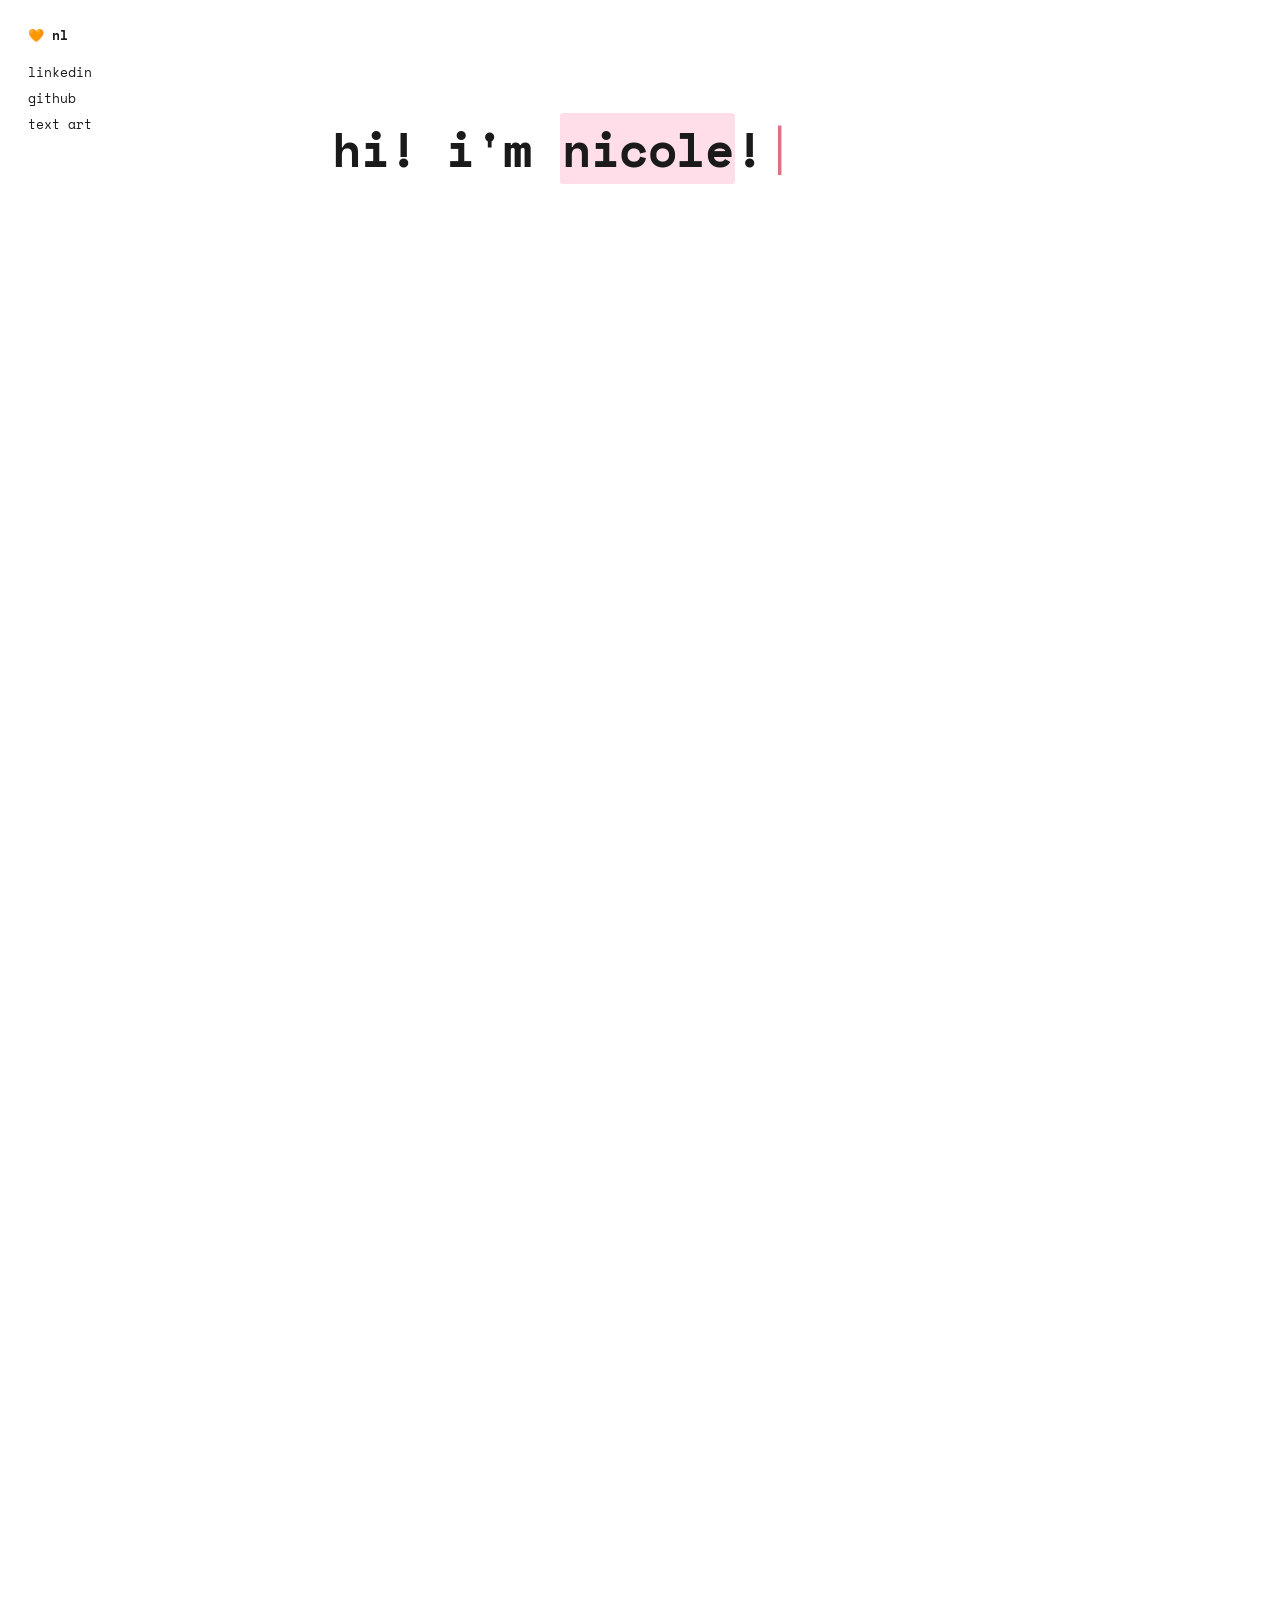
==== index.html @ e60e1571 "link and front page changes" ====
<!DOCTYPE html>
<html lang="en">
<head>
  <meta charset="UTF-8" />
  <meta name="viewport" content="width=device-width, initial-scale=1.0" />
  <title>nicole's portfolio</title>
  <link rel="icon" href="data:image/svg+xml,<svg xmlns='http://www.w3.org/2000/svg' viewBox='0 0 100 100'><text y='.9em' font-size='85'>🧡</text></svg>">
  <link rel="preconnect" href="https://fonts.googleapis.com" />
  <link rel="preconnect" href="https://fonts.gstatic.com" crossorigin />
  <link href="https://fonts.googleapis.com/css2?family=Space+Mono:ital,wght@0,400;0,700;1,400&display=swap" rel="stylesheet" />
  <link rel="stylesheet" href="style.css" />
</head>
<body>

  <!-- Top-left nav -->
  <nav class="side-nav">
    <div class="logo"><a href="index.html"><span>🧡 nl</span></a></div>
    <ul>
      <li><a href="https://www.linkedin.com/in/nicole-lu-/" target="_blank">linkedin</a></li>
      <li><a href="https://github.com/nxcole18" target="_blank">github</a></li>
      <li><a href="textart.html">text art</a></li>
    </ul>
  </nav>

  <!-- Hero Section -->
  <main class="hero">
    <h1 class="title" aria-label="hi! i'm nicole!">
      <span id="typewriter-text"></span><span class="cursor">|</span>
    </h1>


    <!-- Subtitle Sections -->
    <section class="currently fade-in">
      <p class="section-label">welcome to my page!</p>
      <ul>
        <li>🖥️ e-commerce merchandising and analytics @ oro eyewear</li>
        <li>🎨 launching an etsy store for my art</li>
        <li>🚀 building my personal portfolio</li>
      </ul>
    </section>

    <section class="inspired fade-in">
      <p class="section-label">passionate about:</p>
      <div class="tags">
        <span class="tag">solving problems</span>
        <span class="tag">playing piano</span>
        <span class="tag">creating</span>
        <span class="tag">sunsets</span>
        <span class="tag">tea lattes</span>
        <span class="tag">cats</span>
        <span class="tag">taking nice photos</span>
      </div>
    </section>

    <!--  <p class="outro fade-in"><strong>vibes lately:</strong></p>  -->
    <p class="deco fade-in">✨🌅🧡🫧🌤️☁⋆˚࿔</p>
  </main>

  <!-- Scattered Photos Elements -->
  <div class="photo-scatter fade-in" aria-hidden="true">

    <button class="scatter-photo" style="top: 160px; right: 340px; transform: rotate(3deg);"
      data-src="photos/photo1.jpg" data-name="photo1.jpg">
      <div class="photo-placeholder p1"></div>
      <span class="photo-label">photo1.jpg</span>
    </button>

    <button class="scatter-photo" style="top: 360px; left: 230px; transform: rotate(-4deg);"
      data-src="photos/photo2.jpg" data-name="photo2.jpg">
      <div class="photo-placeholder p2"></div>
      <span class="photo-label">photo2.jpg</span>
    </button>

    <button class="scatter-photo" style="top: 520px; left: 290px; transform: rotate(2deg);"
      data-src="photos/photo3.jpg" data-name="photo3.jpg">
      <div class="photo-placeholder p3"></div>
      <span class="photo-label">photo3.jpg</span>
    </button>

    <button class="scatter-photo" style="top: 460px; right: 240px; transform: rotate(-2deg);"
      data-src="photos/photo4.jpg" data-name="photo4.jpg">
      <div class="photo-placeholder p4"></div>
      <span class="photo-label">photo4.jpg</span>
    </button>

    <button class="scatter-photo" style="top: 380px; right: 160px; transform: rotate(5deg);"
      data-src="photos/photo5.jpg" data-name="photo5.jpg">
      <div class="photo-placeholder p5"></div>
      <span class="photo-label">photo5.jpg</span>
    </button>

  </div>
 
  <!-- Lightbox Photo Views -->
  <div class="lightbox" id="lightbox" role="dialog" aria-modal="true" aria-label="photo viewer">
    <button class="lightbox-close" id="lightbox-close" aria-label="close">✕</button>
    <div class="lightbox-inner">
      <div class="lightbox-frame">
        <img id="lightbox-img" src="" alt="" />
        <span class="lightbox-label" id="lightbox-label"></span>
      </div>
    </div>
  </div>

  <!-- Projects Section -->
  <section class="projects fade-in">
    <h2 class="projects-header">MY BUILDS 🛠️</h2>

    <a class="project-card" href="https://github.com/nxcole18/cocoa-delicacy" target="_blank">
      <div class="project-image alpha-bg"></div>
      <div class="project-info">
        <h3>cocoa delicacy <span class="arrow">↗</span></h3>
        <p class="project-tags">DATA VISUALIZATION •󠁏 JAVASCRIPT •󠁏 HTML/CSS </p>
        <p class="project-desc">description about my project here!</p>
        <p class="project-stat">💡 project stat</p>
        <!-- <span class="star">★</span> -->
      </div>
    </a>

    <a class="project-card" href="https://github.com/nxcole18/database-management-tool" target="_blank">
      <div class="project-image beta-bg"></div>
      <div class="project-info">
        <h3>database manager <span class="arrow">↗</span></h3>
        <p class="project-tags">RELATIONAL DATABASES 󠁯•󠁏 JAVA 󠁯•󠁏 SQL</p>
        <p class="project-desc">description about my project here!</p>
        <p class="project-stat">💡 project stat</p>
      </div>
    </a>

    <a class="project-card" href="https://nxcole18.github.io/" target="_blank">
      <div class="project-image gamma-bg"></div>
      <div class="project-info">
        <h3>personal website <span class="arrow">↗</span></h3>
        <p class="project-tags">WEB DEVELOPMENT 󠁯•󠁏 JAVASCRIPT 󠁯•󠁏 HTML/CSS</p>
        <p class="project-desc">description about my project here!</p>
        <p class="project-stat">💡 project stat</p>
      </div>
    </a>
  </section>

   <!-- Music Player -->
  <div class="music-player fade-in" id="music-player">
    <div class="music-track-info">
      <p class="music-title" id="music-title">Track title</p>
      <p class="music-artist" id="music-artist">Artist</p>
    </div>
    <div class="music-progress-bar">
      <div class="music-progress-fill" id="music-progress"></div>
    </div>
    <div class="music-controls">
      <button class="music-btn" id="music-prev" aria-label="previous track">&#9198;</button>
      <button class="music-btn music-btn-play" id="music-play" aria-label="play">&#9654;</button>
      <button class="music-btn" id="music-next" aria-label="next track">&#9197;</button>
    </div>
  </div>

  <audio id="audio-player"></audio>

  <script src="main.js"></script>
  <script src="photos.js"></script>
  <script src="music.js"></script>
</body>
</html>
---- style.css ----
/* ── Variables ─────────────────────────────────────────── */
:root {
  --bg: #ffffff;
  --text: #1a1a1a;
  --muted: #555;
  --pink: #f9c0cc;
  --pink-highlight: rgba(255, 182, 206, 0.45);
  --pink-dark: #e07083;
  --tag-bg: #fff;
  --tag-border: #ccc;
  --card-bg: #fafaf8;
  --card-border: #e8e5e0;
  --projects-bg: #ffffff;
  --font: 'Space Mono', 'Courier New', monospace;
}

/* ── Reset ─────────────────────────────────────────────── */
*, *::before, *::after { box-sizing: border-box; margin: 0; padding: 0; }

html { scroll-behavior: smooth; }

body {
  font-family: var(--font);
  background: var(--bg);
  color: var(--text);
  min-height: 100vh;
  font-size: 14px;
  line-height: 1.7;
}

/* ── Side Nav ──────────────────────────────────────────── */
.side-nav {
  position: fixed;
  top: 24px;
  left: 28px;
  z-index: 100;
  display: flex;
  flex-direction: column;
  gap: 10px;
}

.logo {
  font-size: 14px;
  font-weight: 700;
  color: var(--text);
  display: flex;
  align-items: center;
  gap: 5px;
  margin-bottom: 4px;
}

.side-nav ul {
  list-style: none;
  display: flex;
  flex-direction: column;
  gap: 2px;
}

.side-nav a {
  color: var(--text);
  text-decoration: none;
  font-size: 13px;
  position: relative;
  display: inline-block;
  transition: color 0.2s;
}

.side-nav a::after {
  content: '';
  position: absolute;
  bottom: -1px;
  left: 0;
  width: 0;
  height: 1px;
  background: var(--pink-dark);
  transition: width 0.25s ease;
}

.side-nav a:hover { color: var(--pink-dark); }
.side-nav a:hover::after { width: 100%; }

/* ── Hero ──────────────────────────────────────────────── */
.hero {
  max-width: 680px;
  margin: 0 auto;
  padding: 120px 32px 60px;
}

/* ── Typewriter Title ──────────────────────────────────── */
.title {
  font-size: clamp(2rem, 5vw, 3rem);
  font-weight: 700;
  line-height: 1.2;
  letter-spacing: -0.01em;
  margin-bottom: 40px;
  min-height: 1.3em;
}

.title .nicole-highlight {
  background: var(--pink-highlight);
  border-radius: 3px;
  padding: 0 2px;
}

.cursor {
  display: inline-block;
  color: var(--pink-dark);
  font-weight: 400;
  animation: blink 0.9s step-end infinite;
  margin-left: 1px;
}

.cursor.done {
  animation: none;
  opacity: 0;
}

@keyframes blink {
  0%, 100% { opacity: 1; }
  50%       { opacity: 0; }
}

/* ── Currently & Inspired By Sections ───────────────────────────────── */
.section-label {
  font-weight: 700;
  font-size: 13px;
  letter-spacing: 0.02em;
  margin-bottom: 10px;
  color: var(--text);
}

.currently {
  margin-bottom: 32px;
}

.currently ul {
  list-style: none;
  display: flex;
  flex-direction: column;
  gap: 6px;
}

.currently li {
  font-size: 13px;
  color: var(--muted);
  padding-left: 4px;
}

.inspired {
  margin-bottom: 32px;
}

.tags {
  display: flex;
  flex-wrap: wrap;
  gap: 8px;
}

.tag {
  border: 1px solid var(--tag-border);
  border-radius: 999px;
  padding: 5px 14px;
  font-size: 12px;
  color: var(--text);
  background: var(--tag-bg);
  transition: background 0.2s, border-color 0.2s;
  cursor: default;
}

.tag:hover {
  background: var(--pink-highlight);
  border-color: var(--pink-dark);
}

.outro {
  font-size: 13px;
  margin-bottom: 18px;
}

.deco {
  font-size: 18px;
  color: var(--pink-dark);
  letter-spacing: 4px;
  opacity: 0.75;
}

/* ── Fade-in ───────────────────────────────────────────── */
.fade-in {
  opacity: 0;
  transform: translateY(12px);
  transition: opacity 0.6s ease, transform 0.6s ease;
}

.fade-in.visible {
  opacity: 1;
  transform: none;
}

/* ── Projects ──────────────────────────────────────────── */
.projects {
  background: var(--projects-bg);
  padding: 10px 32px 80px;
}

.projects-header {
  font-size: 13px;
  font-weight: 700;
  letter-spacing: 0.12em;
  color: var(--text);
  text-align: center;
  margin-bottom: 52px;
  opacity: 0.7;
}

.project-card {
  display: grid;
  grid-template-columns: 1fr 1fr;
  gap: 40px;
  align-items: center;
  max-width: 860px;
  margin: 0 auto 56px;
  text-decoration: none;
  color: inherit;
  background: var(--card-bg);
  border: 1px solid var(--card-border);
  border-radius: 16px;
  padding: 24px;
  transition: transform 0.25s ease, box-shadow 0.25s ease;
}

.project-card:hover {
  transform: translateY(-4px);
  box-shadow: 0 12px 40px rgba(0,0,0,0.08);
}

.project-image {
  border-radius: 12px;
  aspect-ratio: 4/3;
  position: relative;
  overflow: hidden;
}

.alpha-bg {
  background: linear-gradient(135deg, #a8c8ff 0%, #3a7bd5 50%, #1a3faf 100%);
}

.beta-bg {
  background: linear-gradient(135deg, #4f8160 0%, #1a3a27 60%, #0f2318 100%);
}

.gamma-bg {
  background: linear-gradient(135deg, #e9a7bd 0%, #cb829a 60%, #8f4d62 100%);
}

.ibm-badge {
  position: absolute;
  bottom: 12px;
  right: 12px;
  background: rgba(255,255,255,0.9);
  color: #1a1a1a;
  font-weight: 700;
  font-size: 11px;
  letter-spacing: 0.1em;
  padding: 4px 10px;
  border-radius: 6px;
}

.project-info {
  position: relative;
}

.project-info h3 {
  font-size: 1.8rem;
  font-weight: 700;
  letter-spacing: -0.02em;
  margin-bottom: 8px;
  line-height: 1;
}

.arrow {
  font-size: 1.2rem;
  color: var(--muted);
  font-weight: 400;
  transition: color 0.2s;
}

.project-card:hover .arrow { color: var(--pink-dark); }

.project-tags {
  font-size: 10px;
  letter-spacing: 0.1em;
  color: var(--muted);
  margin-bottom: 14px;
  font-weight: 700;
}

.project-desc {
  font-size: 13px;
  color: var(--text);
  margin-bottom: 14px;
  line-height: 1.6;
}

.project-stat {
  font-size: 12px;
  color: var(--muted);
  line-height: 1.5;
}

.star {
  position: absolute;
  top: 20;
  right: 100px;
  font-size: 20px;
  color: #f5c518;
}

/* ── Responsive ────────────────────────────────────────── */
@media (max-width: 680px) {
  .side-nav {
    position: static;
    padding: 20px 20px 0;
    flex-direction: row;
    align-items: center;
    gap: 20px;
  }

  .side-nav ul {
    flex-direction: row;
    gap: 14px;
  }

  .hero {
    padding: 40px 20px 60px;
  }

  .project-card {
    grid-template-columns: 1fr;
  }

  .project-image {
    aspect-ratio: 16/9;
  }
}

/* ── Scattered Photos ──────────────────────────────────── */
.photo-scatter {
  position: absolute;
  top: 0;
  left: 0;
  width: 100%;
  height: 700px;
  pointer-events: none;
  z-index: 10;
}
 
body { position: relative; }
 
.scatter-photo {
  position: absolute;
  background: none;
  border: none;
  padding: 0;
  cursor: pointer;
  pointer-events: all;
  display: flex;
  flex-direction: column;
  align-items: center;
  gap: 5px;
  transition: transform 0.2s ease, filter 0.2s ease;
  animation: photoFadeIn 5s ease forwards;
  opacity: 0;
  filter: drop-shadow(0 2px 8px rgba(0,0,0,0.12));
}

@keyframes photoFadeIn {
  from { opacity: 0; transform: translateY(8px); }
  to   { opacity: 1; transform: translateY(0); }
}
 
.scatter-photo:hover {
  filter: drop-shadow(0 6px 16px rgba(0,0,0,0.18));
  z-index: 20;
}
 
.photo-placeholder {
  width: 110px;
  height: 110px;
  border-radius: 6px;
  object-fit: cover;
  display: block;
  border: 2px solid rgba(255,255,255,0.8);
}
 
.scatter-photo img {
  width: 110px;
  height: 110px;
  border-radius: 6px;
  object-fit: cover;
  display: block;
  border: 2px solid rgba(255,255,255,0.9);
}
 
/* Placeholder colors for photo files */
.p1 { background: linear-gradient(135deg, #d4e8b0, #a8c878); }
.p2 { background: linear-gradient(135deg, #f5d6c8, #e8a898); }
.p3 { background: linear-gradient(135deg, #b8d8f0, #78b8e8); }
.p4 { background: linear-gradient(135deg, #d8c8f0, #b898e0); }
.p5 { background: linear-gradient(135deg, #f0e8b8, #e0c878); }
 
.photo-label {
  font-family: var(--font);
  font-size: 10px;
  color: var(--muted);
  letter-spacing: 0.02em;
  opacity: 0.7;
  white-space: nowrap;
}
 
/* ── Lightbox ──────────────────────────────────────────── */
.lightbox {
  position: fixed;
  inset: 0;
  background: rgba(0, 0, 0, 0.55);
  backdrop-filter: blur(6px);
  -webkit-backdrop-filter: blur(6px);
  z-index: 1000;
  display: flex;
  align-items: center;
  justify-content: center;
  opacity: 0;
  pointer-events: none;
  transition: opacity 0.25s ease;
}
 
.lightbox.open {
  opacity: 1;
  pointer-events: all;
}
 
.lightbox-inner {
  transform: scale(0.92);
  transition: transform 0.25s ease;
}
 
.lightbox.open .lightbox-inner {
  transform: scale(1);
}
 
.lightbox-frame {
  background: #fff;
  border-radius: 10px;
  overflow: hidden;
  box-shadow: 0 24px 80px rgba(0,0,0,0.25);
  display: flex;
  flex-direction: column;
  max-width: 90vw;
  max-height: 85vh;
}
 
.lightbox-frame img {
  display: block;
  max-width: 80vw;
  max-height: 75vh;
  object-fit: contain;
}
 
.lightbox-label {
  font-family: var(--font);
  font-size: 11px;
  color: var(--muted);
  padding: 8px 14px;
  border-top: 1px solid var(--card-border);
  background: #fafaf8;
}
 
.lightbox-close {
  position: fixed;
  top: 20px;
  right: 24px;
  background: #fff;
  border: none;
  border-radius: 50%;
  width: 36px;
  height: 36px;
  font-size: 14px;
  cursor: pointer;
  display: flex;
  align-items: center;
  justify-content: center;
  color: var(--text);
  box-shadow: 0 2px 12px rgba(0,0,0,0.15);
  transition: background 0.2s, transform 0.2s;
  font-family: var(--font);
  z-index: 1001;
}
 
.lightbox-close:hover {
  background: rgba(255, 182, 206, 0.45);
  transform: scale(1.1);
}

/* ── Music Player ──────────────────────────────────────── */
.music-player {
  position: fixed;
  bottom: 24px;
  right: 24px;
  z-index: 200;
  background: var(--bg);
  border: 1px solid var(--card-border);
  border-radius: 14px;
  padding: 12px 16px 10px;
  min-width: 200px;
  box-shadow: 0 4px 24px rgba(0,0,0,0.10);
  display: flex;
  flex-direction: column;
  gap: 4px;
}
 
.music-title {
  font-family: var(--font);
  font-size: 12px;
  font-weight: 700;
  color: var(--text);
  margin: 0;
  white-space: nowrap;
  overflow: hidden;
  text-overflow: ellipsis;
  max-width: 180px;
}
 
.music-artist {
  font-family: var(--font);
  font-size: 11px;
  color: var(--muted);
  margin: 0;
  white-space: nowrap;
  overflow: hidden;
  text-overflow: ellipsis;
  max-width: 180px;
}
 
.music-progress-bar {
  width: 100%;
  height: 3px;
  background: var(--card-border);
  border-radius: 99px;
  margin: 4px 0 2px;
  overflow: hidden;
  cursor: pointer;
}
 
.music-progress-fill {
  height: 100%;
  width: 0%;
  background: var(--text);
  border-radius: 99px;
  transition: width 0.5s linear;
}
 
.music-controls {
  display: flex;
  align-items: center;
  gap: 2px;
  margin-top: 2px;
}
 
.music-btn {
  background: none;
  border: none;
  cursor: pointer;
  font-size: 16px;
  color: var(--text);
  padding: 4px 6px;
  border-radius: 6px;
  transition: background 0.15s, color 0.15s;
  line-height: 1;
  font-family: var(--font);
}
 
.music-btn:hover {
  background: var(--pink-highlight);
  color: var(--pink-dark);
}
 
.music-btn-play {
  font-size: 18px;
  padding: 4px 8px;
}
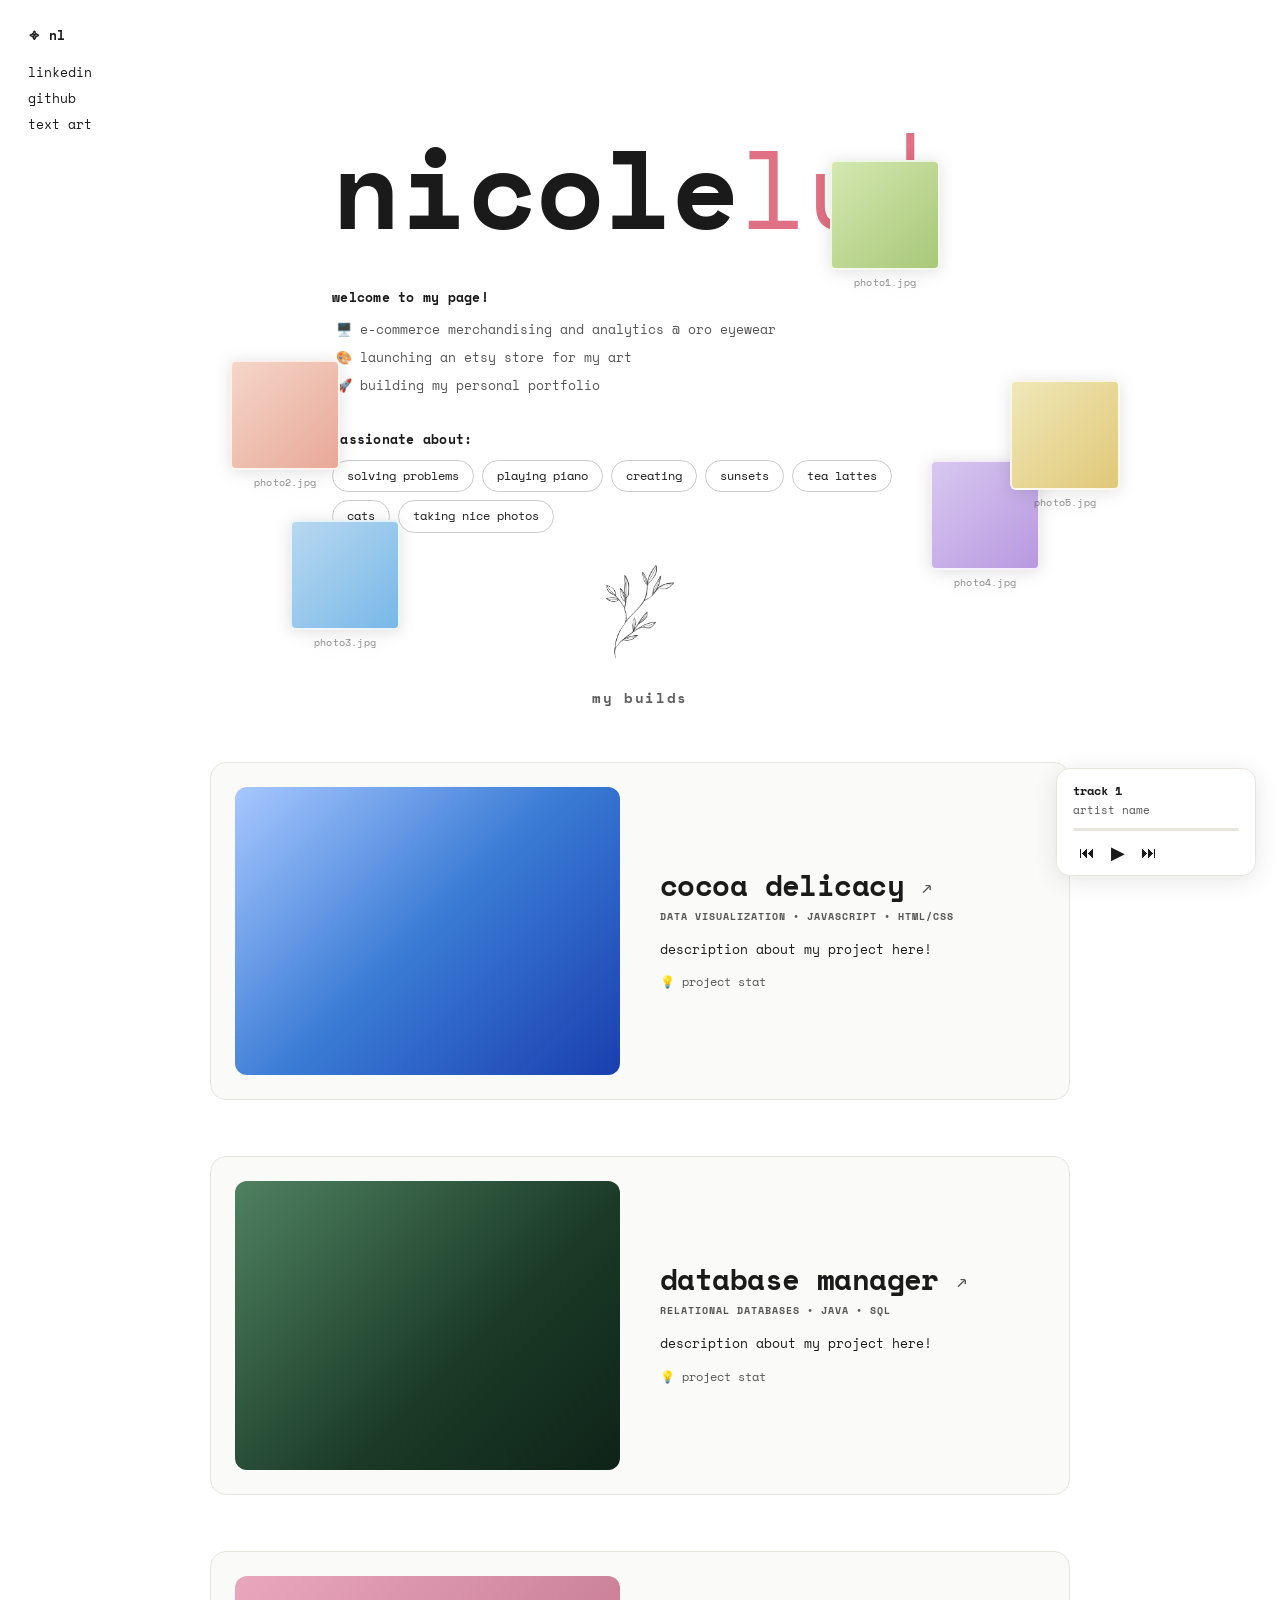
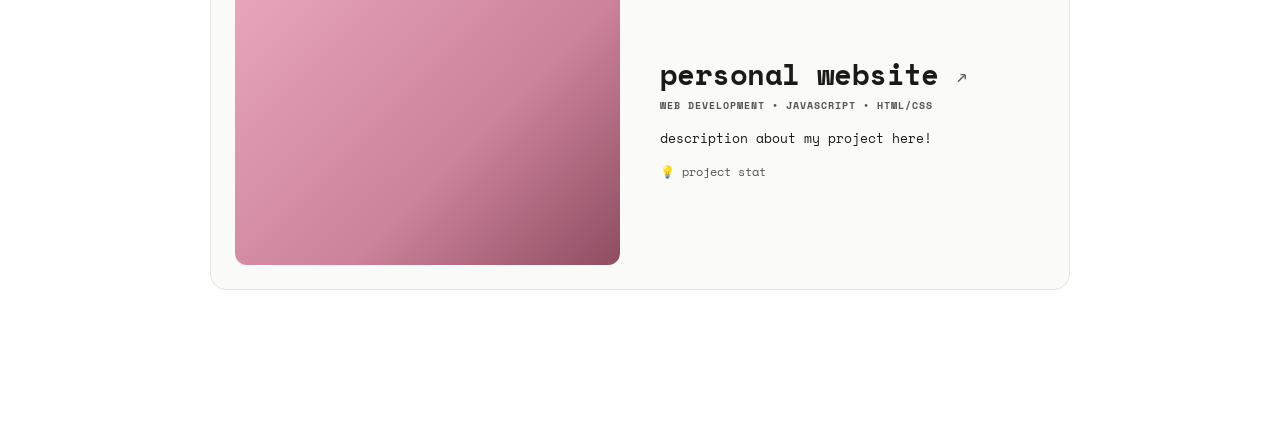
==== commit 7c54f115: "1. landing page changes to name title, 2. addition of line art divider, 3. side nav change" ====
--- a/index.html
+++ b/index.html
@@ -4,17 +4,18 @@
   <meta charset="UTF-8" />
   <meta name="viewport" content="width=device-width, initial-scale=1.0" />
   <title>nicole's portfolio</title>
-  <link rel="icon" href="data:image/svg+xml,<svg xmlns='http://www.w3.org/2000/svg' viewBox='0 0 100 100'><text y='.9em' font-size='85'>🧡</text></svg>">
+  <link rel="icon" href="data:image/svg+xml,<svg xmlns='http://www.w3.org/2000/svg' viewBox='0 0 100 100'><text y='.9em' font-size='100'>᯽</text></svg>">
   <link rel="preconnect" href="https://fonts.googleapis.com" />
   <link rel="preconnect" href="https://fonts.gstatic.com" crossorigin />
   <link href="https://fonts.googleapis.com/css2?family=Space+Mono:ital,wght@0,400;0,700;1,400&display=swap" rel="stylesheet" />
+  <link href="https://fonts.googleapis.com/css2?family=Lora:ital,wght@0,400..700;1,400..700&display=swap" rel="stylesheet">
   <link rel="stylesheet" href="style.css" />
 </head>
 <body>
 
   <!-- Top-left nav -->
   <nav class="side-nav">
-    <div class="logo"><a href="index.html"><span>🧡 nl</span></a></div>
+    <div class="logo"><a href="index.html"><span>᯽ nl</span></a></div>
     <ul>
       <li><a href="https://www.linkedin.com/in/nicole-lu-/" target="_blank">linkedin</a></li>
       <li><a href="https://github.com/nxcole18" target="_blank">github</a></li>
@@ -24,7 +25,7 @@
 
   <!-- Hero Section -->
   <main class="hero">
-    <h1 class="title" aria-label="hi! i'm nicole!">
+    <h1 class="title" aria-label="nicolelu">
       <span id="typewriter-text"></span><span class="cursor">|</span>
     </h1>
 
@@ -52,9 +53,12 @@
       </div>
     </section>
 
-    <!--  <p class="outro fade-in"><strong>vibes lately:</strong></p>  -->
-    <p class="deco fade-in">✨🌅🧡🫧🌤️☁⋆˚࿔</p>
   </main>
+
+  <!-- Line Art Divider -->
+  <div class="line-art-divider fade-in">
+    <img src="photos/leaf-line.png" alt="line art illustration" class="line-art-img" />
+  </div>
 
   <!-- Scattered Photos Elements -->
   <div class="photo-scatter fade-in" aria-hidden="true">
@@ -104,7 +108,7 @@
 
   <!-- Projects Section -->
   <section class="projects fade-in">
-    <h2 class="projects-header">MY BUILDS 🛠️</h2>
+    <h2 class="projects-header">my builds</h2>
 
     <a class="project-card" href="https://github.com/nxcole18/cocoa-delicacy" target="_blank">
       <div class="project-image alpha-bg"></div>
--- a/style.css
+++ b/style.css
@@ -83,25 +83,48 @@
 .hero {
   max-width: 680px;
   margin: 0 auto;
-  padding: 120px 32px 60px;
+  padding: 120px 32px 0px;
 }
 
 /* ── Typewriter Title ──────────────────────────────────── */
 .title {
-  font-size: clamp(2rem, 5vw, 3rem);
-  font-weight: 700;
+  font-size: clamp(3rem, 12vw, 7rem);
+  font-weight: 600;
   line-height: 1.2;
   letter-spacing: -0.01em;
-  margin-bottom: 40px;
+  margin-bottom: 20px;
   min-height: 1.3em;
 }
 
-.title .nicole-highlight {
+.title-text {
+  font-size: clamp(2rem, 8vw, 5rem);
+  font-weight: 600;
+  line-height: 1.2;
+  letter-spacing: -0.01em;
+  margin-bottom: 20px;
+  min-height: 1.3em;
+}
+
+.title-text .nicole-highlight {
   background: var(--pink-highlight);
   border-radius: 3px;
   padding: 0 2px;
 }
 
+/* ── nicolelu Title ──────────────────────────────────── */
+.nicole-bold {
+  font-weight: 700;
+  color: var(--text);
+}
+ 
+.nicole-pink {
+  font-weight: 400;
+  color: var(--pink-dark);
+}
+ 
+/* Remove old highlight style (no longer used on index) */
+.nicole-highlight { background: none; }
+ 
 .cursor {
   display: inline-block;
   color: var(--pink-dark);
@@ -109,12 +132,12 @@
   animation: blink 0.9s step-end infinite;
   margin-left: 1px;
 }
-
+ 
 .cursor.done {
   animation: none;
   opacity: 0;
 }
-
+ 
 @keyframes blink {
   0%, 100% { opacity: 1; }
   50%       { opacity: 0; }
@@ -203,7 +226,7 @@
 }
 
 .projects-header {
-  font-size: 13px;
+  font-size: 14px;
   font-weight: 700;
   letter-spacing: 0.12em;
   color: var(--text);
@@ -587,4 +610,37 @@
   font-size: 18px;
   padding: 4px 8px;
 }
+ 
+@media (max-width: 680px) {
+  .photo-scatter {
+    display: none;
+  }
+
+  .music-player {
+    display: none;
+  }
+}
+
+.lora-font {
+  font-family: "Lora", serif;
+  font-optical-sizing: auto;
+  font-weight: 500;
+  font-style: normal;
+}
+ 
+/* ── Line Art Divider ──────────────────────────────────── */
+.line-art-divider {
+  display: flex;
+  justify-content: center;
+  align-items: center;
+  padding: 0px 0 16px;
+  background: var(--bg);
+}
+ 
+.line-art-img {
+  display: block;
+  width: 100px;
+  height: 95px;
+  opacity: 0.75;
+}
  
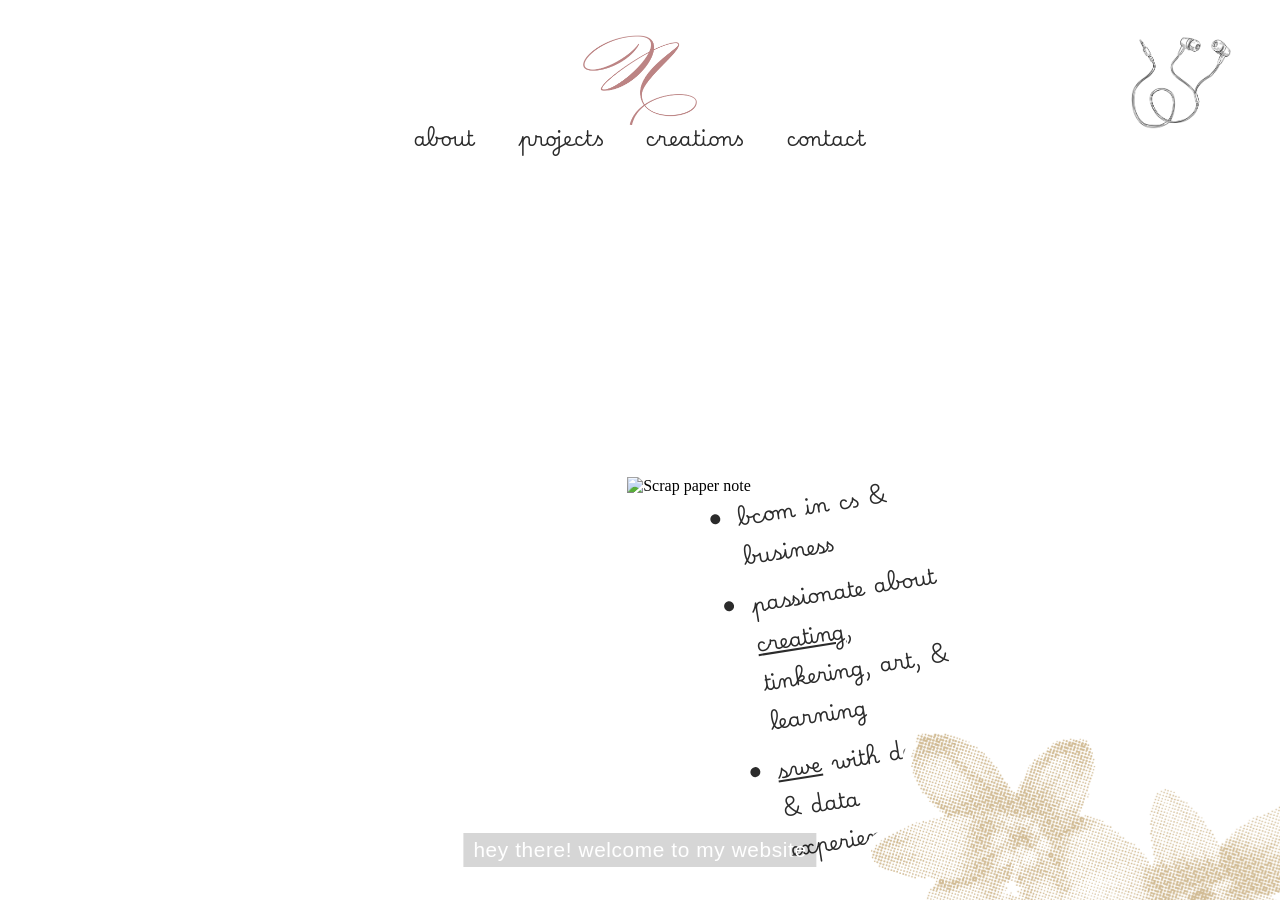
==== commit 5e3720bc: "New Website Aesthetic - Static Homepage" ====
--- a/index.html
+++ b/index.html
@@ -3,165 +3,98 @@
 <head>
   <meta charset="UTF-8" />
   <meta name="viewport" content="width=device-width, initial-scale=1.0" />
-  <title>nicole's portfolio</title>
-  <link rel="icon" href="data:image/svg+xml,<svg xmlns='http://www.w3.org/2000/svg' viewBox='0 0 100 100'><text y='.9em' font-size='100'>᯽</text></svg>">
+  <title>Nicole Lu</title>
+
+  <!-- Placeholder handwriting font — swap for your own fonts -->
   <link rel="preconnect" href="https://fonts.googleapis.com" />
   <link rel="preconnect" href="https://fonts.gstatic.com" crossorigin />
-  <link href="https://fonts.googleapis.com/css2?family=Space+Mono:ital,wght@0,400;0,700;1,400&display=swap" rel="stylesheet" />
-  <link href="https://fonts.googleapis.com/css2?family=Lora:ital,wght@0,400..700;1,400..700&display=swap" rel="stylesheet">
+  <link href="https://fonts.googleapis.com/css2?family=Caveat:wght@400;600;700&display=swap" rel="stylesheet" />
+
   <link rel="stylesheet" href="style.css" />
 </head>
 <body>
 
-  <!-- Top-left nav -->
-  <nav class="side-nav">
-    <div class="logo"><a href="index.html"><span>᯽ nl</span></a></div>
-    <ul>
-      <li><a href="https://www.linkedin.com/in/nicole-lu-/" target="_blank">linkedin</a></li>
-      <li><a href="https://github.com/nxcole18" target="_blank">github</a></li>
-      <li><a href="textart.html">text art</a></li>
+  <!-- Full-page sky background -->
+  <div class="page-bg" aria-hidden="true"></div>
+
+  <!-- Navigation -->
+  <nav class="navbar" aria-label="Main navigation">
+    <a href="index.html" class="nav-logo-link" aria-label="Home">
+      <img src="assets/logo.png" alt="Nicole Lu logo" class="nav-logo" />
+    </a>
+    <ul class="nav-links" role="list">
+      <li><a href="about.html"     class="nav-link">about</a></li>
+      <li><a href="projects.html"  class="nav-link">projects</a></li>
+      <li><a href="creations.html" class="nav-link">creations</a></li>
+      <li><a href="contact.html"   class="nav-link">contact</a></li>
     </ul>
   </nav>
 
-  <!-- Hero Section -->
-  <main class="hero">
-    <h1 class="title" aria-label="nicolelu">
-      <span id="typewriter-text"></span><span class="cursor">|</span>
-    </h1>
+  <!-- Earbuds music button (top-right) -->
+  <button class="earbuds-btn" id="earbuds-btn"
+          aria-label="Open music player" aria-expanded="false">
+    <img src="assets/earbuds.png" alt="Open music player" class="earbuds-img" />
+  </button>
 
+  <!-- Spotify popup -->
+  <div class="spotify-popup" id="spotify-popup"
+       role="dialog" aria-label="Spotify Music Player" aria-hidden="true">
+    <button class="spotify-close" id="spotify-close" aria-label="Close music player">×</button>
+    <!--
+      🎵 Replace the playlist ID in the src URL below with your own Spotify playlist.
+         To find your playlist ID: open the playlist on Spotify → Share → Copy link
+         URL format: https://open.spotify.com/playlist/YOUR_ID_HERE
+         Then embed URL: https://open.spotify.com/embed/playlist/YOUR_ID_HERE?utm_source=generator
+         
+    -->
+    <iframe
+      src="https://open.spotify.com/embed/playlist/1IgZZgn37JxftD3MLKK0Ry?utm_source=generator&si=4cc5adc45f87470b"
+      width="350"
+      height="350"
+      frameborder="0"
+      allowtransparency="true"
+      allow="autoplay; clipboard-write; encrypted-media; fullscreen; picture-in-picture"
+      loading="lazy"
+      title="Spotify Music Player">
+    </iframe>
+  </div>
 
-    <!-- Subtitle Sections -->
-    <section class="currently fade-in">
-      <p class="section-label">welcome to my page!</p>
-      <ul>
-        <li>🖥️ e-commerce merchandising and analytics @ oro eyewear</li>
-        <li>🎨 launching an etsy store for my art</li>
-        <li>🚀 building my personal portfolio</li>
-      </ul>
-    </section>
+  <!-- Hero section -->
+  <main class="hero" aria-label="Hero">
 
-    <section class="inspired fade-in">
-      <p class="section-label">passionate about:</p>
-      <div class="tags">
-        <span class="tag">solving problems</span>
-        <span class="tag">playing piano</span>
-        <span class="tag">creating</span>
-        <span class="tag">sunsets</span>
-        <span class="tag">tea lattes</span>
-        <span class="tag">cats</span>
-        <span class="tag">taking nice photos</span>
+    <!-- Large cursive name — left side -->
+    <div class="hero-name">
+      <img src="assets/nicole-lu.png" alt="Nicole Lu" class="name-img" />
+    </div>
+
+    <!-- Scrap-paper note card — center-right -->
+    <div class="scrap-card" aria-label="About me highlights">
+      <img src="assets/scrap-paper.png" alt="Scrap paper note" class="scrap-img" />
+
+      <!-- Text written on the grid paper -->
+      <div class="scrap-text">
+        <ul>
+          <li>bcom in cs &amp; business</li>
+          <li>passionate about <span class="text-underline">creating</span>,
+              tinkering, art, &amp; learning</li>
+          <li><span class="text-underline">swe</span> with design &amp; data
+              experience</li>
+        </ul>
       </div>
-    </section>
+    </div>
 
   </main>
 
-  <!-- Line Art Divider -->
-  <div class="line-art-divider fade-in">
-    <img src="photos/leaf-line.png" alt="line art illustration" class="line-art-img" />
+  <!-- Decorative flowers — bottom-right -->
+  <div class="flowers-decor" aria-hidden="true">
+    <img src="assets/yellow-flowers.png" alt="" class="flowers-img" />
   </div>
 
-  <!-- Scattered Photos Elements -->
-  <div class="photo-scatter fade-in" aria-hidden="true">
-
-    <button class="scatter-photo" style="top: 160px; right: 340px; transform: rotate(3deg);"
-      data-src="photos/photo1.jpg" data-name="photo1.jpg">
-      <div class="photo-placeholder p1"></div>
-      <span class="photo-label">photo1.jpg</span>
-    </button>
-
-    <button class="scatter-photo" style="top: 360px; left: 230px; transform: rotate(-4deg);"
-      data-src="photos/photo2.jpg" data-name="photo2.jpg">
-      <div class="photo-placeholder p2"></div>
-      <span class="photo-label">photo2.jpg</span>
-    </button>
-
-    <button class="scatter-photo" style="top: 520px; left: 290px; transform: rotate(2deg);"
-      data-src="photos/photo3.jpg" data-name="photo3.jpg">
-      <div class="photo-placeholder p3"></div>
-      <span class="photo-label">photo3.jpg</span>
-    </button>
-
-    <button class="scatter-photo" style="top: 460px; right: 240px; transform: rotate(-2deg);"
-      data-src="photos/photo4.jpg" data-name="photo4.jpg">
-      <div class="photo-placeholder p4"></div>
-      <span class="photo-label">photo4.jpg</span>
-    </button>
-
-    <button class="scatter-photo" style="top: 380px; right: 160px; transform: rotate(5deg);"
-      data-src="photos/photo5.jpg" data-name="photo5.jpg">
-      <div class="photo-placeholder p5"></div>
-      <span class="photo-label">photo5.jpg</span>
-    </button>
-
-  </div>
- 
-  <!-- Lightbox Photo Views -->
-  <div class="lightbox" id="lightbox" role="dialog" aria-modal="true" aria-label="photo viewer">
-    <button class="lightbox-close" id="lightbox-close" aria-label="close">✕</button>
-    <div class="lightbox-inner">
-      <div class="lightbox-frame">
-        <img id="lightbox-img" src="" alt="" />
-        <span class="lightbox-label" id="lightbox-label"></span>
-      </div>
-    </div>
+  <!-- Movie-caption typewriter bar -->
+  <div class="caption-bar" aria-live="polite">
+    <p class="caption-text" id="caption-text"></p>
   </div>
 
-  <!-- Projects Section -->
-  <section class="projects fade-in">
-    <h2 class="projects-header">my builds</h2>
-
-    <a class="project-card" href="https://github.com/nxcole18/cocoa-delicacy" target="_blank">
-      <div class="project-image alpha-bg"></div>
-      <div class="project-info">
-        <h3>cocoa delicacy <span class="arrow">↗</span></h3>
-        <p class="project-tags">DATA VISUALIZATION •󠁏 JAVASCRIPT •󠁏 HTML/CSS </p>
-        <p class="project-desc">description about my project here!</p>
-        <p class="project-stat">💡 project stat</p>
-        <!-- <span class="star">★</span> -->
-      </div>
-    </a>
-
-    <a class="project-card" href="https://github.com/nxcole18/database-management-tool" target="_blank">
-      <div class="project-image beta-bg"></div>
-      <div class="project-info">
-        <h3>database manager <span class="arrow">↗</span></h3>
-        <p class="project-tags">RELATIONAL DATABASES 󠁯•󠁏 JAVA 󠁯•󠁏 SQL</p>
-        <p class="project-desc">description about my project here!</p>
-        <p class="project-stat">💡 project stat</p>
-      </div>
-    </a>
-
-    <a class="project-card" href="https://nxcole18.github.io/" target="_blank">
-      <div class="project-image gamma-bg"></div>
-      <div class="project-info">
-        <h3>personal website <span class="arrow">↗</span></h3>
-        <p class="project-tags">WEB DEVELOPMENT 󠁯•󠁏 JAVASCRIPT 󠁯•󠁏 HTML/CSS</p>
-        <p class="project-desc">description about my project here!</p>
-        <p class="project-stat">💡 project stat</p>
-      </div>
-    </a>
-  </section>
-
-   <!-- Music Player -->
-  <div class="music-player fade-in" id="music-player">
-    <div class="music-track-info">
-      <p class="music-title" id="music-title">Track title</p>
-      <p class="music-artist" id="music-artist">Artist</p>
-    </div>
-    <div class="music-progress-bar">
-      <div class="music-progress-fill" id="music-progress"></div>
-    </div>
-    <div class="music-controls">
-      <button class="music-btn" id="music-prev" aria-label="previous track">&#9198;</button>
-      <button class="music-btn music-btn-play" id="music-play" aria-label="play">&#9654;</button>
-      <button class="music-btn" id="music-next" aria-label="next track">&#9197;</button>
-    </div>
-  </div>
-
-  <audio id="audio-player"></audio>
-
   <script src="main.js"></script>
-  <script src="photos.js"></script>
-  <script src="music.js"></script>
 </body>
 </html>
--- a/style.css
+++ b/style.css
@@ -1,646 +1,342 @@
-/* ── Variables ─────────────────────────────────────────── */
-:root {
-  --bg: #ffffff;
-  --text: #1a1a1a;
-  --muted: #555;
-  --pink: #f9c0cc;
-  --pink-highlight: rgba(255, 182, 206, 0.45);
-  --pink-dark: #e07083;
-  --tag-bg: #fff;
-  --tag-border: #ccc;
-  --card-bg: #fafaf8;
-  --card-border: #e8e5e0;
-  --projects-bg: #ffffff;
-  --font: 'Space Mono', 'Courier New', monospace;
-}
-
-/* ── Reset ─────────────────────────────────────────────── */
-*, *::before, *::after { box-sizing: border-box; margin: 0; padding: 0; }
-
-html { scroll-behavior: smooth; }
-
-body {
-  font-family: var(--font);
-  background: var(--bg);
-  color: var(--text);
-  min-height: 100vh;
-  font-size: 14px;
-  line-height: 1.7;
-}
-
-/* ── Side Nav ──────────────────────────────────────────── */
-.side-nav {
-  position: fixed;
-  top: 24px;
-  left: 28px;
-  z-index: 100;
-  display: flex;
-  flex-direction: column;
-  gap: 10px;
-}
-
-.logo {
-  font-size: 14px;
-  font-weight: 700;
-  color: var(--text);
-  display: flex;
-  align-items: center;
-  gap: 5px;
-  margin-bottom: 4px;
-}
-
-.side-nav ul {
-  list-style: none;
-  display: flex;
-  flex-direction: column;
-  gap: 2px;
-}
-
-.side-nav a {
-  color: var(--text);
-  text-decoration: none;
-  font-size: 13px;
-  position: relative;
-  display: inline-block;
-  transition: color 0.2s;
-}
-
-.side-nav a::after {
-  content: '';
-  position: absolute;
-  bottom: -1px;
-  left: 0;
-  width: 0;
-  height: 1px;
-  background: var(--pink-dark);
-  transition: width 0.25s ease;
-}
-
-.side-nav a:hover { color: var(--pink-dark); }
-.side-nav a:hover::after { width: 100%; }
-
-/* ── Hero ──────────────────────────────────────────────── */
-.hero {
-  max-width: 680px;
-  margin: 0 auto;
-  padding: 120px 32px 0px;
-}
-
-/* ── Typewriter Title ──────────────────────────────────── */
-.title {
-  font-size: clamp(3rem, 12vw, 7rem);
-  font-weight: 600;
-  line-height: 1.2;
-  letter-spacing: -0.01em;
-  margin-bottom: 20px;
-  min-height: 1.3em;
-}
-
-.title-text {
-  font-size: clamp(2rem, 8vw, 5rem);
-  font-weight: 600;
-  line-height: 1.2;
-  letter-spacing: -0.01em;
-  margin-bottom: 20px;
-  min-height: 1.3em;
-}
-
-.title-text .nicole-highlight {
-  background: var(--pink-highlight);
-  border-radius: 3px;
-  padding: 0 2px;
-}
-
-/* ── nicolelu Title ──────────────────────────────────── */
-.nicole-bold {
-  font-weight: 700;
-  color: var(--text);
-}
- 
-.nicole-pink {
-  font-weight: 400;
-  color: var(--pink-dark);
-}
- 
-/* Remove old highlight style (no longer used on index) */
-.nicole-highlight { background: none; }
- 
-.cursor {
-  display: inline-block;
-  color: var(--pink-dark);
-  font-weight: 400;
-  animation: blink 0.9s step-end infinite;
-  margin-left: 1px;
-}
- 
-.cursor.done {
-  animation: none;
-  opacity: 0;
-}
- 
-@keyframes blink {
-  0%, 100% { opacity: 1; }
-  50%       { opacity: 0; }
-}
-
-/* ── Currently & Inspired By Sections ───────────────────────────────── */
-.section-label {
-  font-weight: 700;
-  font-size: 13px;
-  letter-spacing: 0.02em;
-  margin-bottom: 10px;
-  color: var(--text);
-}
-
-.currently {
-  margin-bottom: 32px;
-}
-
-.currently ul {
-  list-style: none;
-  display: flex;
-  flex-direction: column;
-  gap: 6px;
-}
-
-.currently li {
-  font-size: 13px;
-  color: var(--muted);
-  padding-left: 4px;
-}
-
-.inspired {
-  margin-bottom: 32px;
-}
-
-.tags {
-  display: flex;
-  flex-wrap: wrap;
-  gap: 8px;
-}
-
-.tag {
-  border: 1px solid var(--tag-border);
-  border-radius: 999px;
-  padding: 5px 14px;
-  font-size: 12px;
-  color: var(--text);
-  background: var(--tag-bg);
-  transition: background 0.2s, border-color 0.2s;
-  cursor: default;
-}
-
-.tag:hover {
-  background: var(--pink-highlight);
-  border-color: var(--pink-dark);
-}
-
-.outro {
-  font-size: 13px;
-  margin-bottom: 18px;
-}
-
-.deco {
-  font-size: 18px;
-  color: var(--pink-dark);
-  letter-spacing: 4px;
-  opacity: 0.75;
-}
-
-/* ── Fade-in ───────────────────────────────────────────── */
-.fade-in {
-  opacity: 0;
-  transform: translateY(12px);
-  transition: opacity 0.6s ease, transform 0.6s ease;
-}
-
-.fade-in.visible {
-  opacity: 1;
-  transform: none;
-}
-
-/* ── Projects ──────────────────────────────────────────── */
-.projects {
-  background: var(--projects-bg);
-  padding: 10px 32px 80px;
-}
-
-.projects-header {
-  font-size: 14px;
-  font-weight: 700;
-  letter-spacing: 0.12em;
-  color: var(--text);
-  text-align: center;
-  margin-bottom: 52px;
-  opacity: 0.7;
-}
-
-.project-card {
-  display: grid;
-  grid-template-columns: 1fr 1fr;
-  gap: 40px;
-  align-items: center;
-  max-width: 860px;
-  margin: 0 auto 56px;
-  text-decoration: none;
-  color: inherit;
-  background: var(--card-bg);
-  border: 1px solid var(--card-border);
-  border-radius: 16px;
-  padding: 24px;
-  transition: transform 0.25s ease, box-shadow 0.25s ease;
-}
-
-.project-card:hover {
-  transform: translateY(-4px);
-  box-shadow: 0 12px 40px rgba(0,0,0,0.08);
-}
-
-.project-image {
-  border-radius: 12px;
-  aspect-ratio: 4/3;
-  position: relative;
-  overflow: hidden;
-}
-
-.alpha-bg {
-  background: linear-gradient(135deg, #a8c8ff 0%, #3a7bd5 50%, #1a3faf 100%);
-}
-
-.beta-bg {
-  background: linear-gradient(135deg, #4f8160 0%, #1a3a27 60%, #0f2318 100%);
-}
-
-.gamma-bg {
-  background: linear-gradient(135deg, #e9a7bd 0%, #cb829a 60%, #8f4d62 100%);
-}
-
-.ibm-badge {
-  position: absolute;
-  bottom: 12px;
-  right: 12px;
-  background: rgba(255,255,255,0.9);
-  color: #1a1a1a;
-  font-weight: 700;
-  font-size: 11px;
-  letter-spacing: 0.1em;
-  padding: 4px 10px;
-  border-radius: 6px;
-}
-
-.project-info {
-  position: relative;
-}
-
-.project-info h3 {
-  font-size: 1.8rem;
-  font-weight: 700;
-  letter-spacing: -0.02em;
-  margin-bottom: 8px;
-  line-height: 1;
-}
-
-.arrow {
-  font-size: 1.2rem;
-  color: var(--muted);
-  font-weight: 400;
-  transition: color 0.2s;
-}
-
-.project-card:hover .arrow { color: var(--pink-dark); }
-
-.project-tags {
-  font-size: 10px;
-  letter-spacing: 0.1em;
-  color: var(--muted);
-  margin-bottom: 14px;
-  font-weight: 700;
-}
-
-.project-desc {
-  font-size: 13px;
-  color: var(--text);
-  margin-bottom: 14px;
-  line-height: 1.6;
-}
-
-.project-stat {
-  font-size: 12px;
-  color: var(--muted);
-  line-height: 1.5;
-}
-
-.star {
-  position: absolute;
-  top: 20;
-  right: 100px;
-  font-size: 20px;
-  color: #f5c518;
-}
-
-/* ── Responsive ────────────────────────────────────────── */
-@media (max-width: 680px) {
-  .side-nav {
-    position: static;
-    padding: 20px 20px 0;
-    flex-direction: row;
-    align-items: center;
-    gap: 20px;
-  }
-
-  .side-nav ul {
-    flex-direction: row;
-    gap: 14px;
-  }
-
-  .hero {
-    padding: 40px 20px 60px;
-  }
-
-  .project-card {
-    grid-template-columns: 1fr;
-  }
-
-  .project-image {
-    aspect-ratio: 16/9;
-  }
-}
-
-/* ── Scattered Photos ──────────────────────────────────── */
-.photo-scatter {
-  position: absolute;
+/* ══════════════════════════════════════════════════════
+   Homepage Style
+   ══════════════════════════════════════════════════════ */
+
+/* ── Importing Fonts ─────────────────────────────────────────── */
+@font-face {
+  font-family: 'Burgues';
+  src: url('fonts/burgues-script-regular.otf') format('opentype');
+}
+
+@font-face {
+  font-family: 'Glacial';
+  src: url('fonts/glacial-indifference-regular.otf') format('opentype');
+}
+
+@font-face {
+  font-family: 'Glacial-Bold';
+  src: url('fonts/glacial-indifference-bold.otf') format('opentype');
+}
+
+@font-face {
+  font-family: 'Marelle-2';
+  src: url('fonts/marelle2-regular.ttf') format('truetype');
+}
+
+/* ── Reset ─────────────────────────────────────────── */
+*, *::before, *::after {
+  box-sizing: border-box;
+  margin: 0;
+  padding: 0;
+}
+
+html, body {
+  width: 100%;
+  height: 100%;
+  overflow: hidden; /* full-viewport hero — no scroll on this page */
+}
+
+/* ── Full-page background ───────────────────────────── */
+.page-bg {
+  position: fixed;
+  inset: 0;
+  background: url('assets/background.png') center center / cover no-repeat;
+  z-index: 0;
+}
+
+/* ══════════════════════════════════════════════════════
+   NAVIGATION
+   ══════════════════════════════════════════════════════ */
+.navbar {
+  position: fixed;
   top: 0;
   left: 0;
   width: 100%;
-  height: 700px;
-  pointer-events: none;
-  z-index: 10;
-}
- 
-body { position: relative; }
- 
-.scatter-photo {
-  position: absolute;
-  background: none;
-  border: none;
-  padding: 0;
-  cursor: pointer;
-  pointer-events: all;
   display: flex;
   flex-direction: column;
   align-items: center;
-  gap: 5px;
-  transition: transform 0.2s ease, filter 0.2s ease;
-  animation: photoFadeIn 5s ease forwards;
-  opacity: 0;
-  filter: drop-shadow(0 2px 8px rgba(0,0,0,0.12));
-}
-
-@keyframes photoFadeIn {
-  from { opacity: 0; transform: translateY(8px); }
-  to   { opacity: 1; transform: translateY(0); }
-}
- 
-.scatter-photo:hover {
-  filter: drop-shadow(0 6px 16px rgba(0,0,0,0.18));
-  z-index: 20;
-}
- 
-.photo-placeholder {
-  width: 110px;
-  height: 110px;
-  border-radius: 6px;
-  object-fit: cover;
-  display: block;
-  border: 2px solid rgba(255,255,255,0.8);
-}
- 
-.scatter-photo img {
-  width: 110px;
-  height: 110px;
-  border-radius: 6px;
-  object-fit: cover;
-  display: block;
-  border: 2px solid rgba(255,255,255,0.9);
-}
- 
-/* Placeholder colors for photo files */
-.p1 { background: linear-gradient(135deg, #d4e8b0, #a8c878); }
-.p2 { background: linear-gradient(135deg, #f5d6c8, #e8a898); }
-.p3 { background: linear-gradient(135deg, #b8d8f0, #78b8e8); }
-.p4 { background: linear-gradient(135deg, #d8c8f0, #b898e0); }
-.p5 { background: linear-gradient(135deg, #f0e8b8, #e0c878); }
- 
-.photo-label {
-  font-family: var(--font);
-  font-size: 10px;
-  color: var(--muted);
-  letter-spacing: 0.02em;
-  opacity: 0.7;
-  white-space: nowrap;
-}
- 
-/* ── Lightbox ──────────────────────────────────────────── */
-.lightbox {
-  position: fixed;
-  inset: 0;
-  background: rgba(0, 0, 0, 0.55);
-  backdrop-filter: blur(6px);
-  -webkit-backdrop-filter: blur(6px);
-  z-index: 1000;
+  padding-top: 25px;
+  gap: 0px;
+  z-index: 100;
+}
+
+.nav-logo-link {
+  display: block;
+  line-height: 0;
+}
+
+.nav-logo {
+  height: 90px;
+  width: auto;
+  object-fit: contain;
+  object-position: 0px 10px;
+  overflow: visible;
+}
+
+/* Nav links row */
+.nav-links {
+  list-style: none;
+  display: flex;
+  align-items: center;
+  gap: 2.6rem;
+  padding: 2px;
+}
+
+.nav-link {
+  font-family: 'Marelle-2', cursive; 
+  font-size: 1.25rem;
+  font-weight: 500;
+  color: #2b2b2b;
+  text-decoration: none;
+  letter-spacing: 0.04em;
+  position: relative;
+  transition: opacity 0.2s;
+}
+
+/* Underline appears on hover AND when on that page (.active set by JS) */
+.nav-link::after {
+  content: '';
+  position: absolute;
+  bottom: -2px;
+  left: 0;
+  width: 100%;
+  height: 1.5px;
+  background: #2b2b2b;
+  transform: scaleX(0);
+  transform-origin: left;
+  transition: transform 0.2s ease;
+}
+
+.nav-link:hover::after,
+.nav-link.active::after {
+  transform: scaleX(1);
+}
+
+.nav-link:hover {
+  opacity: 0.75;
+}
+
+/* ══════════════════════════════════════════════════════
+   EARBUDS / MUSIC PLAYER
+   ══════════════════════════════════════════════════════ */
+.earbuds-btn {
+  position: fixed;
+  top: 25px;
+  right: 45px;
+  background: none;
+  border: none;
+  cursor: pointer;
+  padding: 4px;
+  z-index: 200;
+  transition: transform 0.25s ease;
+}
+
+.earbuds-btn:hover {
+  transform: scale(1.06) rotate(-5deg);
+}
+
+.earbuds-btn:focus-visible {
+  outline: 2px solid #c4a0a0;
+  border-radius: 4px;
+}
+
+.earbuds-img {
+  width: 100px;
+  height: auto;
+  display: block;
+}
+
+/* ── Spotify popup panel ────────────────────────────── */
+.spotify-popup {
+  position: fixed;
+  top: 110px;
+  right: 35px;
+  z-index: 300;
+  border-radius: 14px;
+  overflow: hidden;
+  /* Hidden by default; .open class shows it */
+  display: none;
+  animation: popIn 0.22s cubic-bezier(0.34, 1.56, 0.64, 1);
+}
+
+.spotify-popup.open {
+  display: block;
+}
+
+.spotify-close {
+  position: absolute;
+  top: 10px;
+  right: 10.5px;
+  background: rgba(255, 255, 255, 1);
+  border: none;
+  width: 26px;
+  height: 26px;
+  border-radius: 50%;
+  font-size: 1.6rem;
+  cursor: pointer;
+  z-index: 10;
   display: flex;
   align-items: center;
   justify-content: center;
+  transition: background 0.15s;
+  line-height: 1;
+}
+
+.spotify-close:hover {
+  background: #fff;
+}
+
+@keyframes popIn {
+  from { opacity: 0; transform: translateY(-12px) scale(0.95); }
+  to   { opacity: 1; transform: translateY(0)     scale(1);    }
+}
+
+/* ══════════════════════════════════════════════════════
+   HERO — Name + Scrap paper
+   ══════════════════════════════════════════════════════ */
+.hero {
+  position: fixed;
+  inset: 0;
+  z-index: 1;
+  pointer-events: none; /* children opt in via pointer-events: auto */
+}
+
+/* "Nicole Lu" cursive graphic — left half */
+.hero-name {
+  position: absolute;
+  left: 20%;
+  top: 50%;
+  transform: translateY(-46%);
+  width: 50vw;
+  max-width: 635px;
+}
+
+.name-img {
+  width: 100%;
+  height: auto;
+  display: block;
+}
+
+/* Scrap paper note card — right-center, tilted */
+.scrap-card {
+  position: absolute;
+  right: 18%;
+  top: 54%;
+  transform: translateY(-50%); /* tilt matching design */
+  width: 33vw;
+  max-width: 630px;
+  pointer-events: auto;
+}
+
+.scrap-img {
+  width: 100%;
+  height: auto;
+  display: block;
+}
+
+/* ──────────────────────────────────────────────────────
+   Text overlaid on the grid paper area of scrap-paper.png
+   Positions are relative to .scrap-card.
+   ────────────────────────────────────────────────────── */
+.scrap-text {
+  position: absolute;
+  top: 23%;    /* start below the torn paper edge & pin */
+  left: 28%;   /* clear of the spiral holes on the left */
+  width: 50%;
+  display: inline-block;
+  rotate: -9deg;
+  pointer-events: none;
+}
+
+.scrap-text ul {
+  list-style: disc;
+  padding-left: 1.1em;
+}
+
+/* ──────────────────────────────────────────────────────
+   font-size uses clamp to scales with the card width.
+   ────────────────────────────────────────────────────── */
+.scrap-text ul li {
+  font-family: 'Marelle-2', cursive; 
+  font-size: clamp(0.8rem, 2vw, 1.3rem);
+  color: #2b2b2b;
+  line-height: 1.9;
+  margin-bottom: 0.45em;
+}
+
+.text-underline {
+  text-decoration: underline;
+  text-underline-offset: 2px;
+}
+
+/* ══════════════════════════════════════════════════════
+   DECORATIVE FLOWERS — bottom-right
+   ══════════════════════════════════════════════════════ */
+.flowers-decor {
+  position: fixed;
+  bottom: -250px;
+  right: -80px;
+  z-index: 2;
+  pointer-events: none;
+}
+
+.flowers-img {
+  width: 40vw;
+  max-width: 700px;
+  height: auto;
+  display: block;
+}
+
+/* ══════════════════════════════════════════════════════
+   CAPTION BAR — bottom-center
+   ══════════════════════════════════════════════════════ */
+.caption-bar {
+  position: fixed;
+  bottom: 38px;
+  left: 50%;
+  transform: translateX(-50%);
+  z-index: 50;
+  text-align: center;
+  white-space: nowrap;
+  
+}
+
+.caption-text {
+  font-family: 'Glacial', sans-serif; 
+  font-size: 1.3rem;
+  font-weight: 400;
+  color: #ffffff;
+  letter-spacing: 0.03em;
+  min-height: 1.4em;
+
+  /* Text highlights to make movie-style captions */
+  display: inline;
+  background: rgba(0, 0, 0, 0.161);
+  padding: 5px 10px 6px;
+  box-decoration-break: clone;
+  -webkit-box-decoration-break: clone;
+
+  /* Fade-in: invisible until JS adds .visible */
   opacity: 0;
-  pointer-events: none;
-  transition: opacity 0.25s ease;
+  transition: opacity 0.8s ease;
 }
  
-.lightbox.open {
+.caption-text.visible {
   opacity: 1;
-  pointer-events: all;
-}
- 
-.lightbox-inner {
-  transform: scale(0.92);
-  transition: transform 0.25s ease;
-}
- 
-.lightbox.open .lightbox-inner {
-  transform: scale(1);
-}
- 
-.lightbox-frame {
-  background: #fff;
-  border-radius: 10px;
-  overflow: hidden;
-  box-shadow: 0 24px 80px rgba(0,0,0,0.25);
-  display: flex;
-  flex-direction: column;
-  max-width: 90vw;
-  max-height: 85vh;
-}
- 
-.lightbox-frame img {
-  display: block;
-  max-width: 80vw;
-  max-height: 75vh;
-  object-fit: contain;
-}
- 
-.lightbox-label {
-  font-family: var(--font);
-  font-size: 11px;
-  color: var(--muted);
-  padding: 8px 14px;
-  border-top: 1px solid var(--card-border);
-  background: #fafaf8;
-}
- 
-.lightbox-close {
-  position: fixed;
-  top: 20px;
-  right: 24px;
-  background: #fff;
-  border: none;
-  border-radius: 50%;
-  width: 36px;
-  height: 36px;
-  font-size: 14px;
-  cursor: pointer;
-  display: flex;
-  align-items: center;
-  justify-content: center;
-  color: var(--text);
-  box-shadow: 0 2px 12px rgba(0,0,0,0.15);
-  transition: background 0.2s, transform 0.2s;
-  font-family: var(--font);
-  z-index: 1001;
-}
- 
-.lightbox-close:hover {
-  background: rgba(255, 182, 206, 0.45);
-  transform: scale(1.1);
-}
-
-/* ── Music Player ──────────────────────────────────────── */
-.music-player {
-  position: fixed;
-  bottom: 24px;
-  right: 24px;
-  z-index: 200;
-  background: var(--bg);
-  border: 1px solid var(--card-border);
-  border-radius: 14px;
-  padding: 12px 16px 10px;
-  min-width: 200px;
-  box-shadow: 0 4px 24px rgba(0,0,0,0.10);
-  display: flex;
-  flex-direction: column;
-  gap: 4px;
-}
- 
-.music-title {
-  font-family: var(--font);
-  font-size: 12px;
-  font-weight: 700;
-  color: var(--text);
-  margin: 0;
-  white-space: nowrap;
-  overflow: hidden;
-  text-overflow: ellipsis;
-  max-width: 180px;
-}
- 
-.music-artist {
-  font-family: var(--font);
-  font-size: 11px;
-  color: var(--muted);
-  margin: 0;
-  white-space: nowrap;
-  overflow: hidden;
-  text-overflow: ellipsis;
-  max-width: 180px;
-}
- 
-.music-progress-bar {
-  width: 100%;
-  height: 3px;
-  background: var(--card-border);
-  border-radius: 99px;
-  margin: 4px 0 2px;
-  overflow: hidden;
-  cursor: pointer;
-}
- 
-.music-progress-fill {
-  height: 100%;
-  width: 0%;
-  background: var(--text);
-  border-radius: 99px;
-  transition: width 0.5s linear;
-}
- 
-.music-controls {
-  display: flex;
-  align-items: center;
-  gap: 2px;
-  margin-top: 2px;
-}
- 
-.music-btn {
-  background: none;
-  border: none;
-  cursor: pointer;
-  font-size: 16px;
-  color: var(--text);
-  padding: 4px 6px;
-  border-radius: 6px;
-  transition: background 0.15s, color 0.15s;
-  line-height: 1;
-  font-family: var(--font);
-}
- 
-.music-btn:hover {
-  background: var(--pink-highlight);
-  color: var(--pink-dark);
-}
- 
-.music-btn-play {
-  font-size: 18px;
-  padding: 4px 8px;
-}
- 
-@media (max-width: 680px) {
-  .photo-scatter {
-    display: none;
-  }
-
-  .music-player {
-    display: none;
-  }
-}
-
-.lora-font {
-  font-family: "Lora", serif;
-  font-optical-sizing: auto;
-  font-weight: 500;
-  font-style: normal;
-}
- 
-/* ── Line Art Divider ──────────────────────────────────── */
-.line-art-divider {
-  display: flex;
-  justify-content: center;
-  align-items: center;
-  padding: 0px 0 16px;
-  background: var(--bg);
-}
- 
-.line-art-img {
-  display: block;
-  width: 100px;
-  height: 95px;
-  opacity: 0.75;
-}
- +}
+
+/* The word "website" typed in bold */
+.caption-bold {
+  font-family: 'Glacial-Bold', sans-serif; 
+  font-weight: 400;
+}
+
+/* ══════════════════════════════════════════════════════
+   REDUCED MOTION — respect user preference
+   ══════════════════════════════════════════════════════ */
+@media (prefers-reduced-motion: reduce) {
+  .caption-text     { transition: none; }
+  .earbuds-btn      { transition: none; }
+  .spotify-popup    { animation: none; }
+  .nav-link::after  { transition: none; }
+}
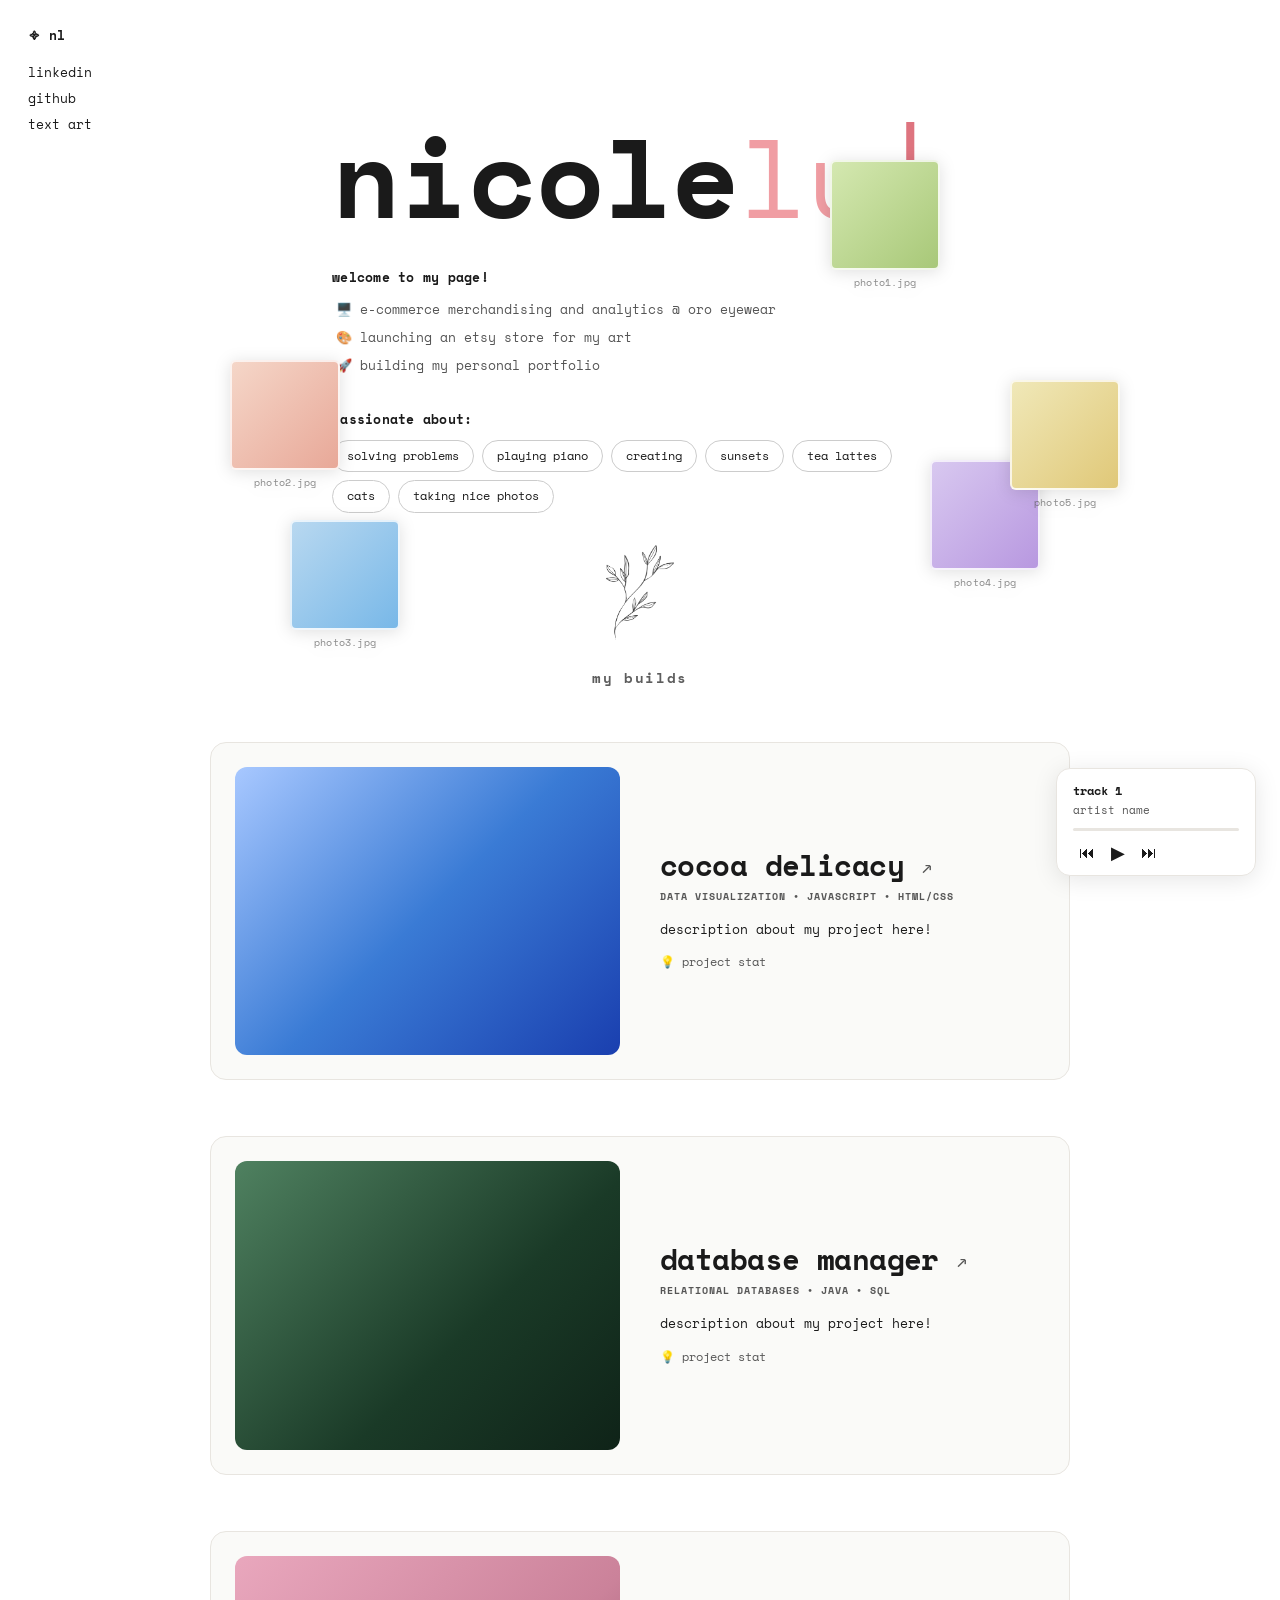
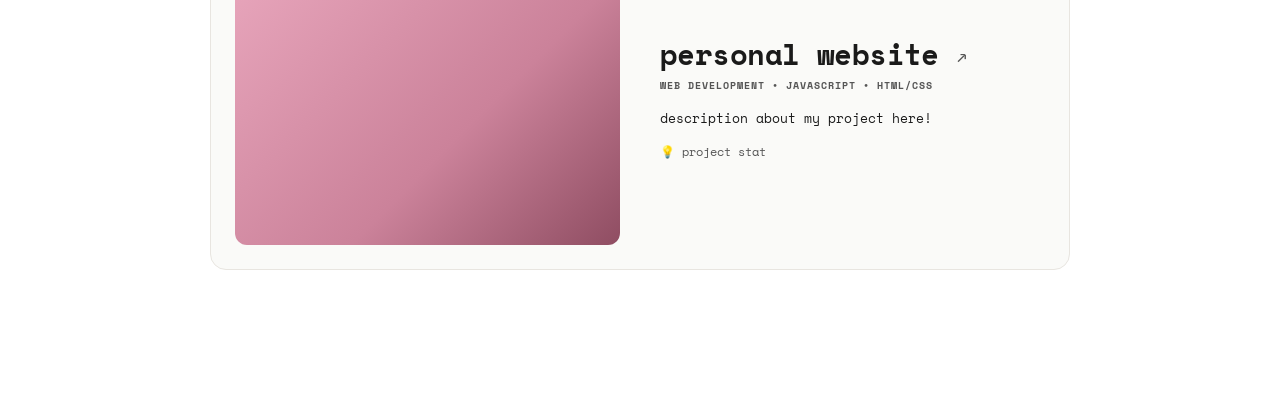
==== commit 2f2fabf3: "Revert "New Website Aesthetic - Static Homepage" This reverts commit 5e3720bc1893ac9055c464f829e729b" ====
--- a/index.html
+++ b/index.html
@@ -3,98 +3,165 @@
 <head>
   <meta charset="UTF-8" />
   <meta name="viewport" content="width=device-width, initial-scale=1.0" />
-  <title>Nicole Lu</title>
-
-  <!-- Placeholder handwriting font — swap for your own fonts -->
+  <title>nicole's portfolio</title>
+  <link rel="icon" href="data:image/svg+xml,<svg xmlns='http://www.w3.org/2000/svg' viewBox='0 0 100 100'><text y='.9em' font-size='100'>᯽</text></svg>">
   <link rel="preconnect" href="https://fonts.googleapis.com" />
   <link rel="preconnect" href="https://fonts.gstatic.com" crossorigin />
-  <link href="https://fonts.googleapis.com/css2?family=Caveat:wght@400;600;700&display=swap" rel="stylesheet" />
-
+  <link href="https://fonts.googleapis.com/css2?family=Space+Mono:ital,wght@0,400;0,700;1,400&display=swap" rel="stylesheet" />
+  <link href="https://fonts.googleapis.com/css2?family=Lora:ital,wght@0,400..700;1,400..700&display=swap" rel="stylesheet">
   <link rel="stylesheet" href="style.css" />
 </head>
 <body>
 
-  <!-- Full-page sky background -->
-  <div class="page-bg" aria-hidden="true"></div>
-
-  <!-- Navigation -->
-  <nav class="navbar" aria-label="Main navigation">
-    <a href="index.html" class="nav-logo-link" aria-label="Home">
-      <img src="assets/logo.png" alt="Nicole Lu logo" class="nav-logo" />
-    </a>
-    <ul class="nav-links" role="list">
-      <li><a href="about.html"     class="nav-link">about</a></li>
-      <li><a href="projects.html"  class="nav-link">projects</a></li>
-      <li><a href="creations.html" class="nav-link">creations</a></li>
-      <li><a href="contact.html"   class="nav-link">contact</a></li>
+  <!-- Top-left nav -->
+  <nav class="side-nav">
+    <div class="logo"><a href="index.html"><span>᯽ nl</span></a></div>
+    <ul>
+      <li><a href="https://www.linkedin.com/in/nicole-lu-/" target="_blank">linkedin</a></li>
+      <li><a href="https://github.com/nxcole18" target="_blank">github</a></li>
+      <li><a href="textart.html">text art</a></li>
     </ul>
   </nav>
 
-  <!-- Earbuds music button (top-right) -->
-  <button class="earbuds-btn" id="earbuds-btn"
-          aria-label="Open music player" aria-expanded="false">
-    <img src="assets/earbuds.png" alt="Open music player" class="earbuds-img" />
-  </button>
+  <!-- Hero Section -->
+  <main class="hero">
+    <h1 class="title" aria-label="nicolelu">
+      <span id="typewriter-text"></span><span class="cursor">|</span>
+    </h1>
 
-  <!-- Spotify popup -->
-  <div class="spotify-popup" id="spotify-popup"
-       role="dialog" aria-label="Spotify Music Player" aria-hidden="true">
-    <button class="spotify-close" id="spotify-close" aria-label="Close music player">×</button>
-    <!--
-      🎵 Replace the playlist ID in the src URL below with your own Spotify playlist.
-         To find your playlist ID: open the playlist on Spotify → Share → Copy link
-         URL format: https://open.spotify.com/playlist/YOUR_ID_HERE
-         Then embed URL: https://open.spotify.com/embed/playlist/YOUR_ID_HERE?utm_source=generator
-         
-    -->
-    <iframe
-      src="https://open.spotify.com/embed/playlist/1IgZZgn37JxftD3MLKK0Ry?utm_source=generator&si=4cc5adc45f87470b"
-      width="350"
-      height="350"
-      frameborder="0"
-      allowtransparency="true"
-      allow="autoplay; clipboard-write; encrypted-media; fullscreen; picture-in-picture"
-      loading="lazy"
-      title="Spotify Music Player">
-    </iframe>
-  </div>
 
-  <!-- Hero section -->
-  <main class="hero" aria-label="Hero">
+    <!-- Subtitle Sections -->
+    <section class="currently fade-in">
+      <p class="section-label">welcome to my page!</p>
+      <ul>
+        <li>🖥️ e-commerce merchandising and analytics @ oro eyewear</li>
+        <li>🎨 launching an etsy store for my art</li>
+        <li>🚀 building my personal portfolio</li>
+      </ul>
+    </section>
 
-    <!-- Large cursive name — left side -->
-    <div class="hero-name">
-      <img src="assets/nicole-lu.png" alt="Nicole Lu" class="name-img" />
-    </div>
-
-    <!-- Scrap-paper note card — center-right -->
-    <div class="scrap-card" aria-label="About me highlights">
-      <img src="assets/scrap-paper.png" alt="Scrap paper note" class="scrap-img" />
-
-      <!-- Text written on the grid paper -->
-      <div class="scrap-text">
-        <ul>
-          <li>bcom in cs &amp; business</li>
-          <li>passionate about <span class="text-underline">creating</span>,
-              tinkering, art, &amp; learning</li>
-          <li><span class="text-underline">swe</span> with design &amp; data
-              experience</li>
-        </ul>
+    <section class="inspired fade-in">
+      <p class="section-label">passionate about:</p>
+      <div class="tags">
+        <span class="tag">solving problems</span>
+        <span class="tag">playing piano</span>
+        <span class="tag">creating</span>
+        <span class="tag">sunsets</span>
+        <span class="tag">tea lattes</span>
+        <span class="tag">cats</span>
+        <span class="tag">taking nice photos</span>
       </div>
-    </div>
+    </section>
 
   </main>
 
-  <!-- Decorative flowers — bottom-right -->
-  <div class="flowers-decor" aria-hidden="true">
-    <img src="assets/yellow-flowers.png" alt="" class="flowers-img" />
+  <!-- Line Art Divider -->
+  <div class="line-art-divider fade-in">
+    <img src="photos/leaf-line.png" alt="line art illustration" class="line-art-img" />
   </div>
 
-  <!-- Movie-caption typewriter bar -->
-  <div class="caption-bar" aria-live="polite">
-    <p class="caption-text" id="caption-text"></p>
+  <!-- Scattered Photos Elements -->
+  <div class="photo-scatter fade-in" aria-hidden="true">
+
+    <button class="scatter-photo" style="top: 160px; right: 340px; transform: rotate(3deg);"
+      data-src="photos/photo1.jpg" data-name="photo1.jpg">
+      <div class="photo-placeholder p1"></div>
+      <span class="photo-label">photo1.jpg</span>
+    </button>
+
+    <button class="scatter-photo" style="top: 360px; left: 230px; transform: rotate(-4deg);"
+      data-src="photos/photo2.jpg" data-name="photo2.jpg">
+      <div class="photo-placeholder p2"></div>
+      <span class="photo-label">photo2.jpg</span>
+    </button>
+
+    <button class="scatter-photo" style="top: 520px; left: 290px; transform: rotate(2deg);"
+      data-src="photos/photo3.jpg" data-name="photo3.jpg">
+      <div class="photo-placeholder p3"></div>
+      <span class="photo-label">photo3.jpg</span>
+    </button>
+
+    <button class="scatter-photo" style="top: 460px; right: 240px; transform: rotate(-2deg);"
+      data-src="photos/photo4.jpg" data-name="photo4.jpg">
+      <div class="photo-placeholder p4"></div>
+      <span class="photo-label">photo4.jpg</span>
+    </button>
+
+    <button class="scatter-photo" style="top: 380px; right: 160px; transform: rotate(5deg);"
+      data-src="photos/photo5.jpg" data-name="photo5.jpg">
+      <div class="photo-placeholder p5"></div>
+      <span class="photo-label">photo5.jpg</span>
+    </button>
+
+  </div>
+ 
+  <!-- Lightbox Photo Views -->
+  <div class="lightbox" id="lightbox" role="dialog" aria-modal="true" aria-label="photo viewer">
+    <button class="lightbox-close" id="lightbox-close" aria-label="close">✕</button>
+    <div class="lightbox-inner">
+      <div class="lightbox-frame">
+        <img id="lightbox-img" src="" alt="" />
+        <span class="lightbox-label" id="lightbox-label"></span>
+      </div>
+    </div>
   </div>
 
+  <!-- Projects Section -->
+  <section class="projects fade-in">
+    <h2 class="projects-header">my builds</h2>
+
+    <a class="project-card" href="https://github.com/nxcole18/cocoa-delicacy" target="_blank">
+      <div class="project-image alpha-bg"></div>
+      <div class="project-info">
+        <h3>cocoa delicacy <span class="arrow">↗</span></h3>
+        <p class="project-tags">DATA VISUALIZATION •󠁏 JAVASCRIPT •󠁏 HTML/CSS </p>
+        <p class="project-desc">description about my project here!</p>
+        <p class="project-stat">💡 project stat</p>
+        <!-- <span class="star">★</span> -->
+      </div>
+    </a>
+
+    <a class="project-card" href="https://github.com/nxcole18/database-management-tool" target="_blank">
+      <div class="project-image beta-bg"></div>
+      <div class="project-info">
+        <h3>database manager <span class="arrow">↗</span></h3>
+        <p class="project-tags">RELATIONAL DATABASES 󠁯•󠁏 JAVA 󠁯•󠁏 SQL</p>
+        <p class="project-desc">description about my project here!</p>
+        <p class="project-stat">💡 project stat</p>
+      </div>
+    </a>
+
+    <a class="project-card" href="https://nxcole18.github.io/" target="_blank">
+      <div class="project-image gamma-bg"></div>
+      <div class="project-info">
+        <h3>personal website <span class="arrow">↗</span></h3>
+        <p class="project-tags">WEB DEVELOPMENT 󠁯•󠁏 JAVASCRIPT 󠁯•󠁏 HTML/CSS</p>
+        <p class="project-desc">description about my project here!</p>
+        <p class="project-stat">💡 project stat</p>
+      </div>
+    </a>
+  </section>
+
+   <!-- Music Player -->
+  <div class="music-player fade-in" id="music-player">
+    <div class="music-track-info">
+      <p class="music-title" id="music-title">Track title</p>
+      <p class="music-artist" id="music-artist">Artist</p>
+    </div>
+    <div class="music-progress-bar">
+      <div class="music-progress-fill" id="music-progress"></div>
+    </div>
+    <div class="music-controls">
+      <button class="music-btn" id="music-prev" aria-label="previous track">&#9198;</button>
+      <button class="music-btn music-btn-play" id="music-play" aria-label="play">&#9654;</button>
+      <button class="music-btn" id="music-next" aria-label="next track">&#9197;</button>
+    </div>
+  </div>
+
+  <audio id="audio-player"></audio>
+
   <script src="main.js"></script>
+  <script src="photos.js"></script>
+  <script src="music.js"></script>
 </body>
 </html>
--- a/style.css
+++ b/style.css
@@ -1,342 +1,646 @@
-/* ══════════════════════════════════════════════════════
-   Homepage Style
-   ══════════════════════════════════════════════════════ */
-
-/* ── Importing Fonts ─────────────────────────────────────────── */
-@font-face {
-  font-family: 'Burgues';
-  src: url('fonts/burgues-script-regular.otf') format('opentype');
-}
-
-@font-face {
-  font-family: 'Glacial';
-  src: url('fonts/glacial-indifference-regular.otf') format('opentype');
-}
-
-@font-face {
-  font-family: 'Glacial-Bold';
-  src: url('fonts/glacial-indifference-bold.otf') format('opentype');
-}
-
-@font-face {
-  font-family: 'Marelle-2';
-  src: url('fonts/marelle2-regular.ttf') format('truetype');
-}
-
-/* ── Reset ─────────────────────────────────────────── */
-*, *::before, *::after {
-  box-sizing: border-box;
-  margin: 0;
-  padding: 0;
-}
-
-html, body {
-  width: 100%;
-  height: 100%;
-  overflow: hidden; /* full-viewport hero — no scroll on this page */
-}
-
-/* ── Full-page background ───────────────────────────── */
-.page-bg {
+/* ── Variables ─────────────────────────────────────────── */
+:root {
+  --bg: #ffffff;
+  --text: #1a1a1a;
+  --muted: #555;
+  --pink: #f9c0c3;
+  --pink-highlight: rgba(255, 188, 196, 0.45);
+  --pink-mid: #f09da3;
+  --pink-dark: #de747f;
+  --tag-bg: #fff;
+  --tag-border: #ccc;
+  --card-bg: #fafaf8;
+  --card-border: #e8e5e0;
+  --projects-bg: #ffffff;
+  --font: 'Space Mono', 'Courier New', monospace;
+}
+
+/* ── Reset ─────────────────────────────────────────────── */
+*, *::before, *::after { box-sizing: border-box; margin: 0; padding: 0; }
+
+html { scroll-behavior: smooth; }
+
+body {
+  font-family: var(--font);
+  background: var(--bg);
+  color: var(--text);
+  min-height: 100vh;
+  font-size: 14px;
+  line-height: 1.7;
+}
+
+/* ── Side Nav ──────────────────────────────────────────── */
+.side-nav {
   position: fixed;
-  inset: 0;
-  background: url('assets/background.png') center center / cover no-repeat;
-  z-index: 0;
-}
-
-/* ══════════════════════════════════════════════════════
-   NAVIGATION
-   ══════════════════════════════════════════════════════ */
-.navbar {
-  position: fixed;
+  top: 24px;
+  left: 28px;
+  z-index: 100;
+  display: flex;
+  flex-direction: column;
+  gap: 10px;
+}
+
+.logo {
+  font-size: 14px;
+  font-weight: 700;
+  color: var(--text);
+  display: flex;
+  align-items: center;
+  gap: 5px;
+  margin-bottom: 4px;
+}
+
+.side-nav ul {
+  list-style: none;
+  display: flex;
+  flex-direction: column;
+  gap: 2px;
+}
+
+.side-nav a {
+  color: var(--text);
+  text-decoration: none;
+  font-size: 13px;
+  position: relative;
+  display: inline-block;
+  transition: color 0.2s;
+}
+
+.side-nav a::after {
+  content: '';
+  position: absolute;
+  bottom: -1px;
+  left: 0;
+  width: 0;
+  height: 1px;
+  background: var(--pink-dark);
+  transition: width 0.25s ease;
+}
+
+.side-nav a:hover { color: var(--pink-dark); }
+.side-nav a:hover::after { width: 100%; }
+
+/* ── Hero ──────────────────────────────────────────────── */
+.hero {
+  max-width: 680px;
+  margin: 0 auto;
+  padding: 120px 32px 0px;
+}
+
+/* ── Typewriter Title ──────────────────────────────────── */
+.title {
+  font-size: clamp(3rem, 12vw, 7rem);
+  font-weight: 600;
+  line-height: 1;
+  letter-spacing: -0.01em;
+  min-height: 1.3em;
+}
+
+.title-text {
+  font-size: clamp(2rem, 8vw, 5rem);
+  font-weight: 600;
+  line-height: 1.2;
+  letter-spacing: -0.01em;
+  margin-bottom: 20px;
+  min-height: 1.3em;
+}
+
+.title-text .nicole-highlight {
+  background: var(--pink-highlight);
+  border-radius: 3px;
+  padding: 0 2px;
+}
+
+/* ── nicolelu Title ──────────────────────────────────── */
+.nicole-bold {
+  font-weight: 700;
+  color: var(--text);
+}
+ 
+.nicole-pink {
+  font-weight: 400;
+  color: var(--pink-mid);
+}
+ 
+/* Remove old highlight style (no longer used on index) */
+.nicole-highlight { background: none; }
+ 
+.cursor {
+  display: inline-block;
+  color: var(--pink-dark);
+  font-weight: 400;
+  animation: blink 0.9s step-end infinite;
+  margin-left: 1px;
+}
+ 
+.cursor.done {
+  animation: none;
+  opacity: 0;
+}
+ 
+@keyframes blink {
+  0%, 100% { opacity: 1; }
+  50%       { opacity: 0; }
+}
+
+/* ── Currently & Inspired By Sections ───────────────────────────────── */
+.section-label {
+  font-weight: 700;
+  font-size: 13px;
+  letter-spacing: 0.02em;
+  margin-bottom: 10px;
+  color: var(--text);
+}
+
+.currently {
+  margin-bottom: 32px;
+}
+
+.currently ul {
+  list-style: none;
+  display: flex;
+  flex-direction: column;
+  gap: 6px;
+}
+
+.currently li {
+  font-size: 13px;
+  color: var(--muted);
+  padding-left: 4px;
+}
+
+.inspired {
+  margin-bottom: 32px;
+}
+
+.tags {
+  display: flex;
+  flex-wrap: wrap;
+  gap: 8px;
+}
+
+.tag {
+  border: 1px solid var(--tag-border);
+  border-radius: 999px;
+  padding: 5px 14px;
+  font-size: 12px;
+  color: var(--text);
+  background: var(--tag-bg);
+  transition: background 0.2s, border-color 0.2s;
+  cursor: default;
+}
+
+.tag:hover {
+  background: var(--pink-highlight);
+  border-color: var(--pink-dark);
+}
+
+.outro {
+  font-size: 13px;
+  margin-bottom: 18px;
+}
+
+.deco {
+  font-size: 18px;
+  color: var(--pink-dark);
+  letter-spacing: 4px;
+  opacity: 0.75;
+}
+
+/* ── Fade-in ───────────────────────────────────────────── */
+.fade-in {
+  opacity: 0;
+  transform: translateY(12px);
+  transition: opacity 0.6s ease, transform 0.6s ease;
+}
+
+.fade-in.visible {
+  opacity: 1;
+  transform: none;
+}
+
+/* ── Projects ──────────────────────────────────────────── */
+.projects {
+  background: var(--projects-bg);
+  padding: 10px 32px 80px;
+}
+
+.projects-header {
+  font-size: 14px;
+  font-weight: 700;
+  letter-spacing: 0.12em;
+  color: var(--text);
+  text-align: center;
+  margin-bottom: 52px;
+  opacity: 0.7;
+}
+
+.project-card {
+  display: grid;
+  grid-template-columns: 1fr 1fr;
+  gap: 40px;
+  align-items: center;
+  max-width: 860px;
+  margin: 0 auto 56px;
+  text-decoration: none;
+  color: inherit;
+  background: var(--card-bg);
+  border: 1px solid var(--card-border);
+  border-radius: 16px;
+  padding: 24px;
+  transition: transform 0.25s ease, box-shadow 0.25s ease;
+}
+
+.project-card:hover {
+  transform: translateY(-4px);
+  box-shadow: 0 12px 40px rgba(0,0,0,0.08);
+}
+
+.project-image {
+  border-radius: 12px;
+  aspect-ratio: 4/3;
+  position: relative;
+  overflow: hidden;
+}
+
+.alpha-bg {
+  background: linear-gradient(135deg, #a8c8ff 0%, #3a7bd5 50%, #1a3faf 100%);
+}
+
+.beta-bg {
+  background: linear-gradient(135deg, #4f8160 0%, #1a3a27 60%, #0f2318 100%);
+}
+
+.gamma-bg {
+  background: linear-gradient(135deg, #e9a7bd 0%, #cb829a 60%, #8f4d62 100%);
+}
+
+.ibm-badge {
+  position: absolute;
+  bottom: 12px;
+  right: 12px;
+  background: rgba(255,255,255,0.9);
+  color: #1a1a1a;
+  font-weight: 700;
+  font-size: 11px;
+  letter-spacing: 0.1em;
+  padding: 4px 10px;
+  border-radius: 6px;
+}
+
+.project-info {
+  position: relative;
+}
+
+.project-info h3 {
+  font-size: 1.8rem;
+  font-weight: 700;
+  letter-spacing: -0.02em;
+  margin-bottom: 8px;
+  line-height: 1;
+}
+
+.arrow {
+  font-size: 1.2rem;
+  color: var(--muted);
+  font-weight: 400;
+  transition: color 0.2s;
+}
+
+.project-card:hover .arrow { color: var(--pink-dark); }
+
+.project-tags {
+  font-size: 10px;
+  letter-spacing: 0.1em;
+  color: var(--muted);
+  margin-bottom: 14px;
+  font-weight: 700;
+}
+
+.project-desc {
+  font-size: 13px;
+  color: var(--text);
+  margin-bottom: 14px;
+  line-height: 1.6;
+}
+
+.project-stat {
+  font-size: 12px;
+  color: var(--muted);
+  line-height: 1.5;
+}
+
+.star {
+  position: absolute;
+  top: 20;
+  right: 100px;
+  font-size: 20px;
+  color: #f5c518;
+}
+
+/* ── Responsive ────────────────────────────────────────── */
+@media (max-width: 680px) {
+  .side-nav {
+    position: static;
+    padding: 20px 20px 0;
+    flex-direction: row;
+    align-items: center;
+    gap: 20px;
+  }
+
+  .side-nav ul {
+    flex-direction: row;
+    gap: 14px;
+  }
+
+  .hero {
+    padding: 40px 20px 60px;
+  }
+
+  .project-card {
+    grid-template-columns: 1fr;
+  }
+
+  .project-image {
+    aspect-ratio: 16/9;
+  }
+}
+
+/* ── Scattered Photos ──────────────────────────────────── */
+.photo-scatter {
+  position: absolute;
   top: 0;
   left: 0;
   width: 100%;
+  height: 700px;
+  pointer-events: none;
+  z-index: 10;
+}
+ 
+body { position: relative; }
+ 
+.scatter-photo {
+  position: absolute;
+  background: none;
+  border: none;
+  padding: 0;
+  cursor: pointer;
+  pointer-events: all;
   display: flex;
   flex-direction: column;
   align-items: center;
-  padding-top: 25px;
-  gap: 0px;
-  z-index: 100;
-}
-
-.nav-logo-link {
+  gap: 5px;
+  transition: transform 0.2s ease, filter 0.2s ease;
+  animation: photoFadeIn 5s ease forwards;
+  opacity: 0;
+  filter: drop-shadow(0 2px 8px rgba(0,0,0,0.12));
+}
+
+@keyframes photoFadeIn {
+  from { opacity: 0; transform: translateY(8px); }
+  to   { opacity: 1; transform: translateY(0); }
+}
+ 
+.scatter-photo:hover {
+  filter: drop-shadow(0 6px 16px rgba(0,0,0,0.18));
+  z-index: 20;
+}
+ 
+.photo-placeholder {
+  width: 110px;
+  height: 110px;
+  border-radius: 6px;
+  object-fit: cover;
   display: block;
-  line-height: 0;
-}
-
-.nav-logo {
-  height: 90px;
-  width: auto;
+  border: 2px solid rgba(255,255,255,0.8);
+}
+ 
+.scatter-photo img {
+  width: 110px;
+  height: 110px;
+  border-radius: 6px;
+  object-fit: cover;
+  display: block;
+  border: 2px solid rgba(255,255,255,0.9);
+}
+ 
+/* Placeholder colors for photo files */
+.p1 { background: linear-gradient(135deg, #d4e8b0, #a8c878); }
+.p2 { background: linear-gradient(135deg, #f5d6c8, #e8a898); }
+.p3 { background: linear-gradient(135deg, #b8d8f0, #78b8e8); }
+.p4 { background: linear-gradient(135deg, #d8c8f0, #b898e0); }
+.p5 { background: linear-gradient(135deg, #f0e8b8, #e0c878); }
+ 
+.photo-label {
+  font-family: var(--font);
+  font-size: 10px;
+  color: var(--muted);
+  letter-spacing: 0.02em;
+  opacity: 0.7;
+  white-space: nowrap;
+}
+ 
+/* ── Lightbox ──────────────────────────────────────────── */
+.lightbox {
+  position: fixed;
+  inset: 0;
+  background: rgba(0, 0, 0, 0.55);
+  backdrop-filter: blur(6px);
+  -webkit-backdrop-filter: blur(6px);
+  z-index: 1000;
+  display: flex;
+  align-items: center;
+  justify-content: center;
+  opacity: 0;
+  pointer-events: none;
+  transition: opacity 0.25s ease;
+}
+ 
+.lightbox.open {
+  opacity: 1;
+  pointer-events: all;
+}
+ 
+.lightbox-inner {
+  transform: scale(0.92);
+  transition: transform 0.25s ease;
+}
+ 
+.lightbox.open .lightbox-inner {
+  transform: scale(1);
+}
+ 
+.lightbox-frame {
+  background: #fff;
+  border-radius: 10px;
+  overflow: hidden;
+  box-shadow: 0 24px 80px rgba(0,0,0,0.25);
+  display: flex;
+  flex-direction: column;
+  max-width: 90vw;
+  max-height: 85vh;
+}
+ 
+.lightbox-frame img {
+  display: block;
+  max-width: 80vw;
+  max-height: 75vh;
   object-fit: contain;
-  object-position: 0px 10px;
-  overflow: visible;
-}
-
-/* Nav links row */
-.nav-links {
-  list-style: none;
+}
+ 
+.lightbox-label {
+  font-family: var(--font);
+  font-size: 11px;
+  color: var(--muted);
+  padding: 8px 14px;
+  border-top: 1px solid var(--card-border);
+  background: #fafaf8;
+}
+ 
+.lightbox-close {
+  position: fixed;
+  top: 20px;
+  right: 24px;
+  background: #fff;
+  border: none;
+  border-radius: 50%;
+  width: 36px;
+  height: 36px;
+  font-size: 14px;
+  cursor: pointer;
   display: flex;
   align-items: center;
-  gap: 2.6rem;
-  padding: 2px;
-}
-
-.nav-link {
-  font-family: 'Marelle-2', cursive; 
-  font-size: 1.25rem;
-  font-weight: 500;
-  color: #2b2b2b;
-  text-decoration: none;
-  letter-spacing: 0.04em;
-  position: relative;
-  transition: opacity 0.2s;
-}
-
-/* Underline appears on hover AND when on that page (.active set by JS) */
-.nav-link::after {
-  content: '';
-  position: absolute;
-  bottom: -2px;
-  left: 0;
+  justify-content: center;
+  color: var(--text);
+  box-shadow: 0 2px 12px rgba(0,0,0,0.15);
+  transition: background 0.2s, transform 0.2s;
+  font-family: var(--font);
+  z-index: 1001;
+}
+ 
+.lightbox-close:hover {
+  background: rgba(255, 182, 206, 0.45);
+  transform: scale(1.1);
+}
+
+/* ── Music Player ──────────────────────────────────────── */
+.music-player {
+  position: fixed;
+  bottom: 24px;
+  right: 24px;
+  z-index: 200;
+  background: var(--bg);
+  border: 1px solid var(--card-border);
+  border-radius: 14px;
+  padding: 12px 16px 10px;
+  min-width: 200px;
+  box-shadow: 0 4px 24px rgba(0,0,0,0.10);
+  display: flex;
+  flex-direction: column;
+  gap: 4px;
+}
+ 
+.music-title {
+  font-family: var(--font);
+  font-size: 12px;
+  font-weight: 700;
+  color: var(--text);
+  margin: 0;
+  white-space: nowrap;
+  overflow: hidden;
+  text-overflow: ellipsis;
+  max-width: 180px;
+}
+ 
+.music-artist {
+  font-family: var(--font);
+  font-size: 11px;
+  color: var(--muted);
+  margin: 0;
+  white-space: nowrap;
+  overflow: hidden;
+  text-overflow: ellipsis;
+  max-width: 180px;
+}
+ 
+.music-progress-bar {
   width: 100%;
-  height: 1.5px;
-  background: #2b2b2b;
-  transform: scaleX(0);
-  transform-origin: left;
-  transition: transform 0.2s ease;
-}
-
-.nav-link:hover::after,
-.nav-link.active::after {
-  transform: scaleX(1);
-}
-
-.nav-link:hover {
-  opacity: 0.75;
-}
-
-/* ══════════════════════════════════════════════════════
-   EARBUDS / MUSIC PLAYER
-   ══════════════════════════════════════════════════════ */
-.earbuds-btn {
-  position: fixed;
-  top: 25px;
-  right: 45px;
+  height: 3px;
+  background: var(--card-border);
+  border-radius: 99px;
+  margin: 4px 0 2px;
+  overflow: hidden;
+  cursor: pointer;
+}
+ 
+.music-progress-fill {
+  height: 100%;
+  width: 0%;
+  background: var(--text);
+  border-radius: 99px;
+  transition: width 0.5s linear;
+}
+ 
+.music-controls {
+  display: flex;
+  align-items: center;
+  gap: 2px;
+  margin-top: 2px;
+}
+ 
+.music-btn {
   background: none;
   border: none;
   cursor: pointer;
-  padding: 4px;
-  z-index: 200;
-  transition: transform 0.25s ease;
-}
-
-.earbuds-btn:hover {
-  transform: scale(1.06) rotate(-5deg);
-}
-
-.earbuds-btn:focus-visible {
-  outline: 2px solid #c4a0a0;
-  border-radius: 4px;
-}
-
-.earbuds-img {
+  font-size: 16px;
+  color: var(--text);
+  padding: 4px 6px;
+  border-radius: 6px;
+  transition: background 0.15s, color 0.15s;
+  line-height: 1;
+  font-family: var(--font);
+}
+ 
+.music-btn:hover {
+  background: var(--pink-highlight);
+  color: var(--pink-dark);
+}
+ 
+.music-btn-play {
+  font-size: 18px;
+  padding: 4px 8px;
+}
+ 
+@media (max-width: 680px) {
+  .photo-scatter {
+    display: none;
+  }
+
+  .music-player {
+    display: none;
+  }
+}
+
+.lora-font {
+  font-family: "Lora", serif;
+  font-optical-sizing: auto;
+  font-weight: 500;
+  font-style: normal;
+}
+ 
+/* ── Line Art Divider ──────────────────────────────────── */
+.line-art-divider {
+  display: flex;
+  justify-content: center;
+  align-items: center;
+  padding: 0px 0 16px;
+  background: var(--bg);
+}
+ 
+.line-art-img {
+  display: block;
   width: 100px;
-  height: auto;
-  display: block;
-}
-
-/* ── Spotify popup panel ────────────────────────────── */
-.spotify-popup {
-  position: fixed;
-  top: 110px;
-  right: 35px;
-  z-index: 300;
-  border-radius: 14px;
-  overflow: hidden;
-  /* Hidden by default; .open class shows it */
-  display: none;
-  animation: popIn 0.22s cubic-bezier(0.34, 1.56, 0.64, 1);
-}
-
-.spotify-popup.open {
-  display: block;
-}
-
-.spotify-close {
-  position: absolute;
-  top: 10px;
-  right: 10.5px;
-  background: rgba(255, 255, 255, 1);
-  border: none;
-  width: 26px;
-  height: 26px;
-  border-radius: 50%;
-  font-size: 1.6rem;
-  cursor: pointer;
-  z-index: 10;
-  display: flex;
-  align-items: center;
-  justify-content: center;
-  transition: background 0.15s;
-  line-height: 1;
-}
-
-.spotify-close:hover {
-  background: #fff;
-}
-
-@keyframes popIn {
-  from { opacity: 0; transform: translateY(-12px) scale(0.95); }
-  to   { opacity: 1; transform: translateY(0)     scale(1);    }
-}
-
-/* ══════════════════════════════════════════════════════
-   HERO — Name + Scrap paper
-   ══════════════════════════════════════════════════════ */
-.hero {
-  position: fixed;
-  inset: 0;
-  z-index: 1;
-  pointer-events: none; /* children opt in via pointer-events: auto */
-}
-
-/* "Nicole Lu" cursive graphic — left half */
-.hero-name {
-  position: absolute;
-  left: 20%;
-  top: 50%;
-  transform: translateY(-46%);
-  width: 50vw;
-  max-width: 635px;
-}
-
-.name-img {
-  width: 100%;
-  height: auto;
-  display: block;
-}
-
-/* Scrap paper note card — right-center, tilted */
-.scrap-card {
-  position: absolute;
-  right: 18%;
-  top: 54%;
-  transform: translateY(-50%); /* tilt matching design */
-  width: 33vw;
-  max-width: 630px;
-  pointer-events: auto;
-}
-
-.scrap-img {
-  width: 100%;
-  height: auto;
-  display: block;
-}
-
-/* ──────────────────────────────────────────────────────
-   Text overlaid on the grid paper area of scrap-paper.png
-   Positions are relative to .scrap-card.
-   ────────────────────────────────────────────────────── */
-.scrap-text {
-  position: absolute;
-  top: 23%;    /* start below the torn paper edge & pin */
-  left: 28%;   /* clear of the spiral holes on the left */
-  width: 50%;
-  display: inline-block;
-  rotate: -9deg;
-  pointer-events: none;
-}
-
-.scrap-text ul {
-  list-style: disc;
-  padding-left: 1.1em;
-}
-
-/* ──────────────────────────────────────────────────────
-   font-size uses clamp to scales with the card width.
-   ────────────────────────────────────────────────────── */
-.scrap-text ul li {
-  font-family: 'Marelle-2', cursive; 
-  font-size: clamp(0.8rem, 2vw, 1.3rem);
-  color: #2b2b2b;
-  line-height: 1.9;
-  margin-bottom: 0.45em;
-}
-
-.text-underline {
-  text-decoration: underline;
-  text-underline-offset: 2px;
-}
-
-/* ══════════════════════════════════════════════════════
-   DECORATIVE FLOWERS — bottom-right
-   ══════════════════════════════════════════════════════ */
-.flowers-decor {
-  position: fixed;
-  bottom: -250px;
-  right: -80px;
-  z-index: 2;
-  pointer-events: none;
-}
-
-.flowers-img {
-  width: 40vw;
-  max-width: 700px;
-  height: auto;
-  display: block;
-}
-
-/* ══════════════════════════════════════════════════════
-   CAPTION BAR — bottom-center
-   ══════════════════════════════════════════════════════ */
-.caption-bar {
-  position: fixed;
-  bottom: 38px;
-  left: 50%;
-  transform: translateX(-50%);
-  z-index: 50;
-  text-align: center;
-  white-space: nowrap;
-  
-}
-
-.caption-text {
-  font-family: 'Glacial', sans-serif; 
-  font-size: 1.3rem;
-  font-weight: 400;
-  color: #ffffff;
-  letter-spacing: 0.03em;
-  min-height: 1.4em;
-
-  /* Text highlights to make movie-style captions */
-  display: inline;
-  background: rgba(0, 0, 0, 0.161);
-  padding: 5px 10px 6px;
-  box-decoration-break: clone;
-  -webkit-box-decoration-break: clone;
-
-  /* Fade-in: invisible until JS adds .visible */
-  opacity: 0;
-  transition: opacity 0.8s ease;
-}
- 
-.caption-text.visible {
-  opacity: 1;
-}
-
-/* The word "website" typed in bold */
-.caption-bold {
-  font-family: 'Glacial-Bold', sans-serif; 
-  font-weight: 400;
-}
-
-/* ══════════════════════════════════════════════════════
-   REDUCED MOTION — respect user preference
-   ══════════════════════════════════════════════════════ */
-@media (prefers-reduced-motion: reduce) {
-  .caption-text     { transition: none; }
-  .earbuds-btn      { transition: none; }
-  .spotify-popup    { animation: none; }
-  .nav-link::after  { transition: none; }
-}
+  height: 95px;
+  opacity: 0.75;
+}
+ 
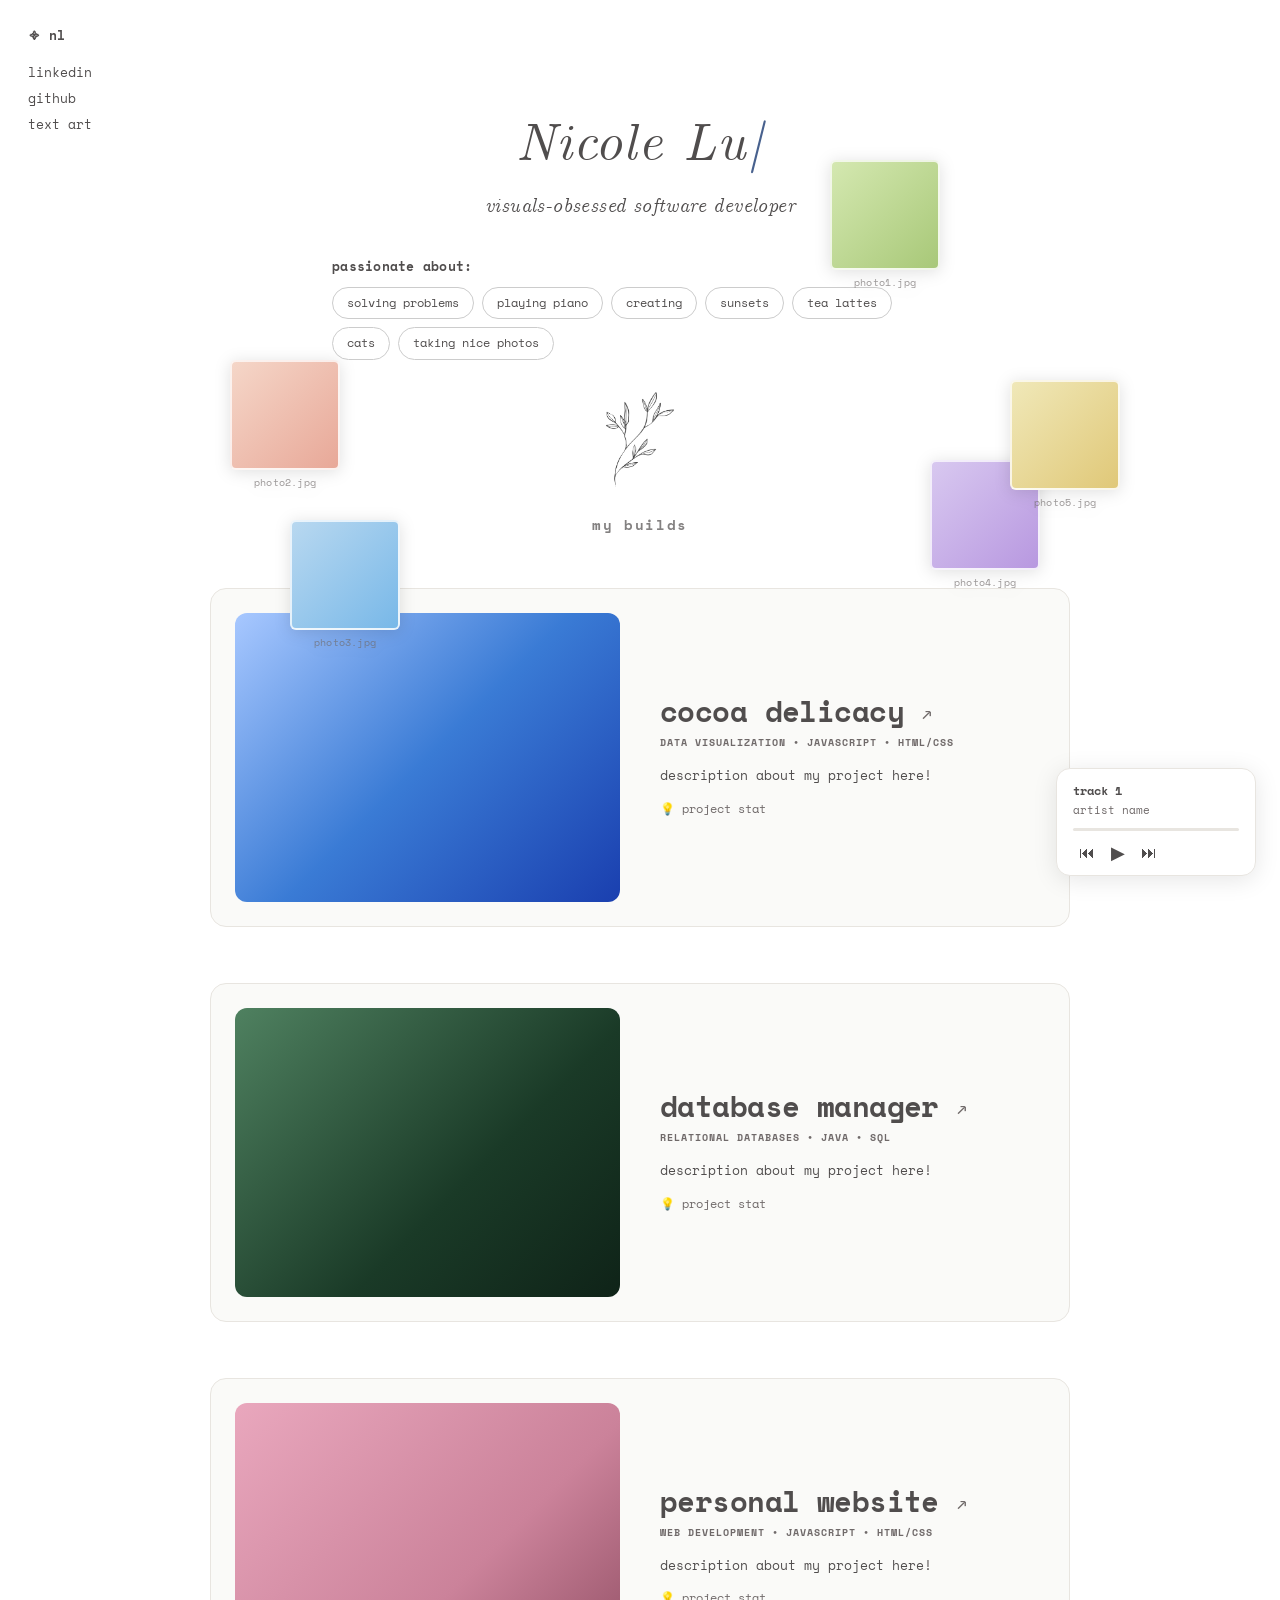
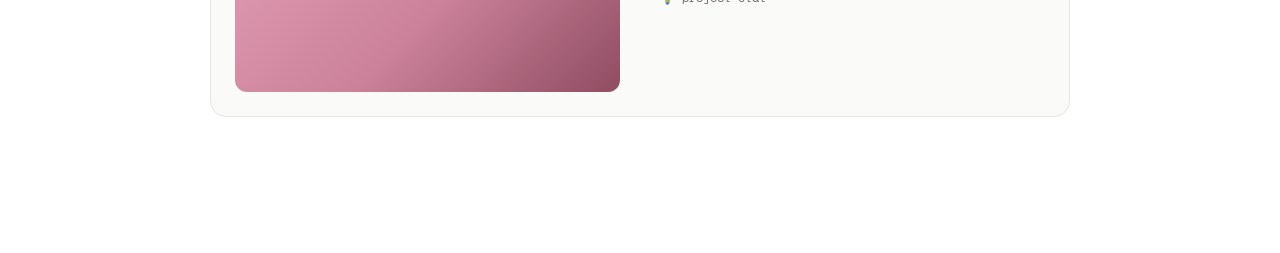
==== commit 77b4e3ca: "added new font, hero section WIP" ====
--- a/index.html
+++ b/index.html
@@ -8,7 +8,6 @@
   <link rel="preconnect" href="https://fonts.googleapis.com" />
   <link rel="preconnect" href="https://fonts.gstatic.com" crossorigin />
   <link href="https://fonts.googleapis.com/css2?family=Space+Mono:ital,wght@0,400;0,700;1,400&display=swap" rel="stylesheet" />
-  <link href="https://fonts.googleapis.com/css2?family=Lora:ital,wght@0,400..700;1,400..700&display=swap" rel="stylesheet">
   <link rel="stylesheet" href="style.css" />
 </head>
 <body>
@@ -32,12 +31,7 @@
 
     <!-- Subtitle Sections -->
     <section class="currently fade-in">
-      <p class="section-label">welcome to my page!</p>
-      <ul>
-        <li>🖥️ e-commerce merchandising and analytics @ oro eyewear</li>
-        <li>🎨 launching an etsy store for my art</li>
-        <li>🚀 building my personal portfolio</li>
-      </ul>
+      <p class="section-label1">visuals-obsessed software developer</p>
     </section>
 
     <section class="inspired fade-in">
--- a/style.css
+++ b/style.css
@@ -1,18 +1,25 @@
 /* ── Variables ─────────────────────────────────────────── */
 :root {
   --bg: #ffffff;
-  --text: #1a1a1a;
-  --muted: #555;
-  --pink: #f9c0c3;
-  --pink-highlight: rgba(255, 188, 196, 0.45);
-  --pink-mid: #f09da3;
-  --pink-dark: #de747f;
+  --text: #504d4d;
+  --muted: #6f6969;
+  --blue: #718fc6;
+  --blue-highlight: #718fc667;
+  --blue-mid: #718fc6;
+  --blue-dark: #48618e;
   --tag-bg: #fff;
   --tag-border: #ccc;
   --card-bg: #fafaf8;
   --card-border: #e8e5e0;
   --projects-bg: #ffffff;
-  --font: 'Space Mono', 'Courier New', monospace;
+  --font: 'Space Mono', 'Courier New', monospace
+}
+
+@font-face {
+  font-family: 'CMUSerifItalic';
+  src: url('fonts/CMUSerifItalic.ttf') format('truetype');
+  font-weight: normal;
+  font-style: normal;
 }
 
 /* ── Reset ─────────────────────────────────────────────── */
@@ -73,11 +80,11 @@
   left: 0;
   width: 0;
   height: 1px;
-  background: var(--pink-dark);
+  background: var(--blue-dark);
   transition: width 0.25s ease;
 }
 
-.side-nav a:hover { color: var(--pink-dark); }
+.side-nav a:hover { color: var(--blue-dark); }
 .side-nav a:hover::after { width: 100%; }
 
 /* ── Hero ──────────────────────────────────────────────── */
@@ -89,37 +96,25 @@
 
 /* ── Typewriter Title ──────────────────────────────────── */
 .title {
-  font-size: clamp(3rem, 12vw, 7rem);
-  font-weight: 600;
+  font-family: 'CMUSerifItalic', serif;
+  font-size: clamp(2rem, 7vw, 3.3rem);
+  text-align: center;
   line-height: 1;
-  letter-spacing: -0.01em;
+  letter-spacing: 0.02em;
   min-height: 1.3em;
 }
 
-.title-text {
-  font-size: clamp(2rem, 8vw, 5rem);
-  font-weight: 600;
-  line-height: 1.2;
-  letter-spacing: -0.01em;
-  margin-bottom: 20px;
-  min-height: 1.3em;
-}
-
-.title-text .nicole-highlight {
-  background: var(--pink-highlight);
-  border-radius: 3px;
-  padding: 0 2px;
-}
-
-/* ── nicolelu Title ──────────────────────────────────── */
+/* ── Nicole Lu Title ──────────────────────────────────── */
 .nicole-bold {
-  font-weight: 700;
-  color: var(--text);
-}
- 
-.nicole-pink {
-  font-weight: 400;
-  color: var(--pink-mid);
+  font-family: 'CMUSerifItalic', serif;
+  font-weight: normal;
+  color: var(--text);
+}
+ 
+.nicole-blue {
+  font-family: 'CMUSerifItalic', serif;
+  font-weight: normal;
+  color: var(--text);
 }
  
 /* Remove old highlight style (no longer used on index) */
@@ -127,7 +122,7 @@
  
 .cursor {
   display: inline-block;
-  color: var(--pink-dark);
+  color: var(--blue-dark);
   font-weight: 400;
   animation: blink 0.9s step-end infinite;
   margin-left: 1px;
@@ -144,6 +139,17 @@
 }
 
 /* ── Currently & Inspired By Sections ───────────────────────────────── */
+.section-label1 {
+  font-family: 'CMUSerifItalic', serif;
+  text-align: center;
+  font-weight: normal;
+  font-size: 20px;
+  font-style: italic;
+  letter-spacing: 0.02em;
+  margin-bottom: 10px;
+  color: var(--text);
+}
+
 .section-label {
   font-weight: 700;
   font-size: 13px;
@@ -191,8 +197,8 @@
 }
 
 .tag:hover {
-  background: var(--pink-highlight);
-  border-color: var(--pink-dark);
+  background: var(--blue-highlight);
+  border-color: var(--blue-dark);
 }
 
 .outro {
@@ -202,7 +208,7 @@
 
 .deco {
   font-size: 18px;
-  color: var(--pink-dark);
+  color: var(--blue-dark);
   letter-spacing: 4px;
   opacity: 0.75;
 }
@@ -307,7 +313,7 @@
   transition: color 0.2s;
 }
 
-.project-card:hover .arrow { color: var(--pink-dark); }
+.project-card:hover .arrow { color: var(--blue-dark); }
 
 .project-tags {
   font-size: 10px;
@@ -602,8 +608,8 @@
 }
  
 .music-btn:hover {
-  background: var(--pink-highlight);
-  color: var(--pink-dark);
+  background: var(--blue-highlight);
+  color: var(--blue-dark);
 }
  
 .music-btn-play {
@@ -619,13 +625,6 @@
   .music-player {
     display: none;
   }
-}
-
-.lora-font {
-  font-family: "Lora", serif;
-  font-optical-sizing: auto;
-  font-weight: 500;
-  font-style: normal;
 }
  
 /* ── Line Art Divider ──────────────────────────────────── */
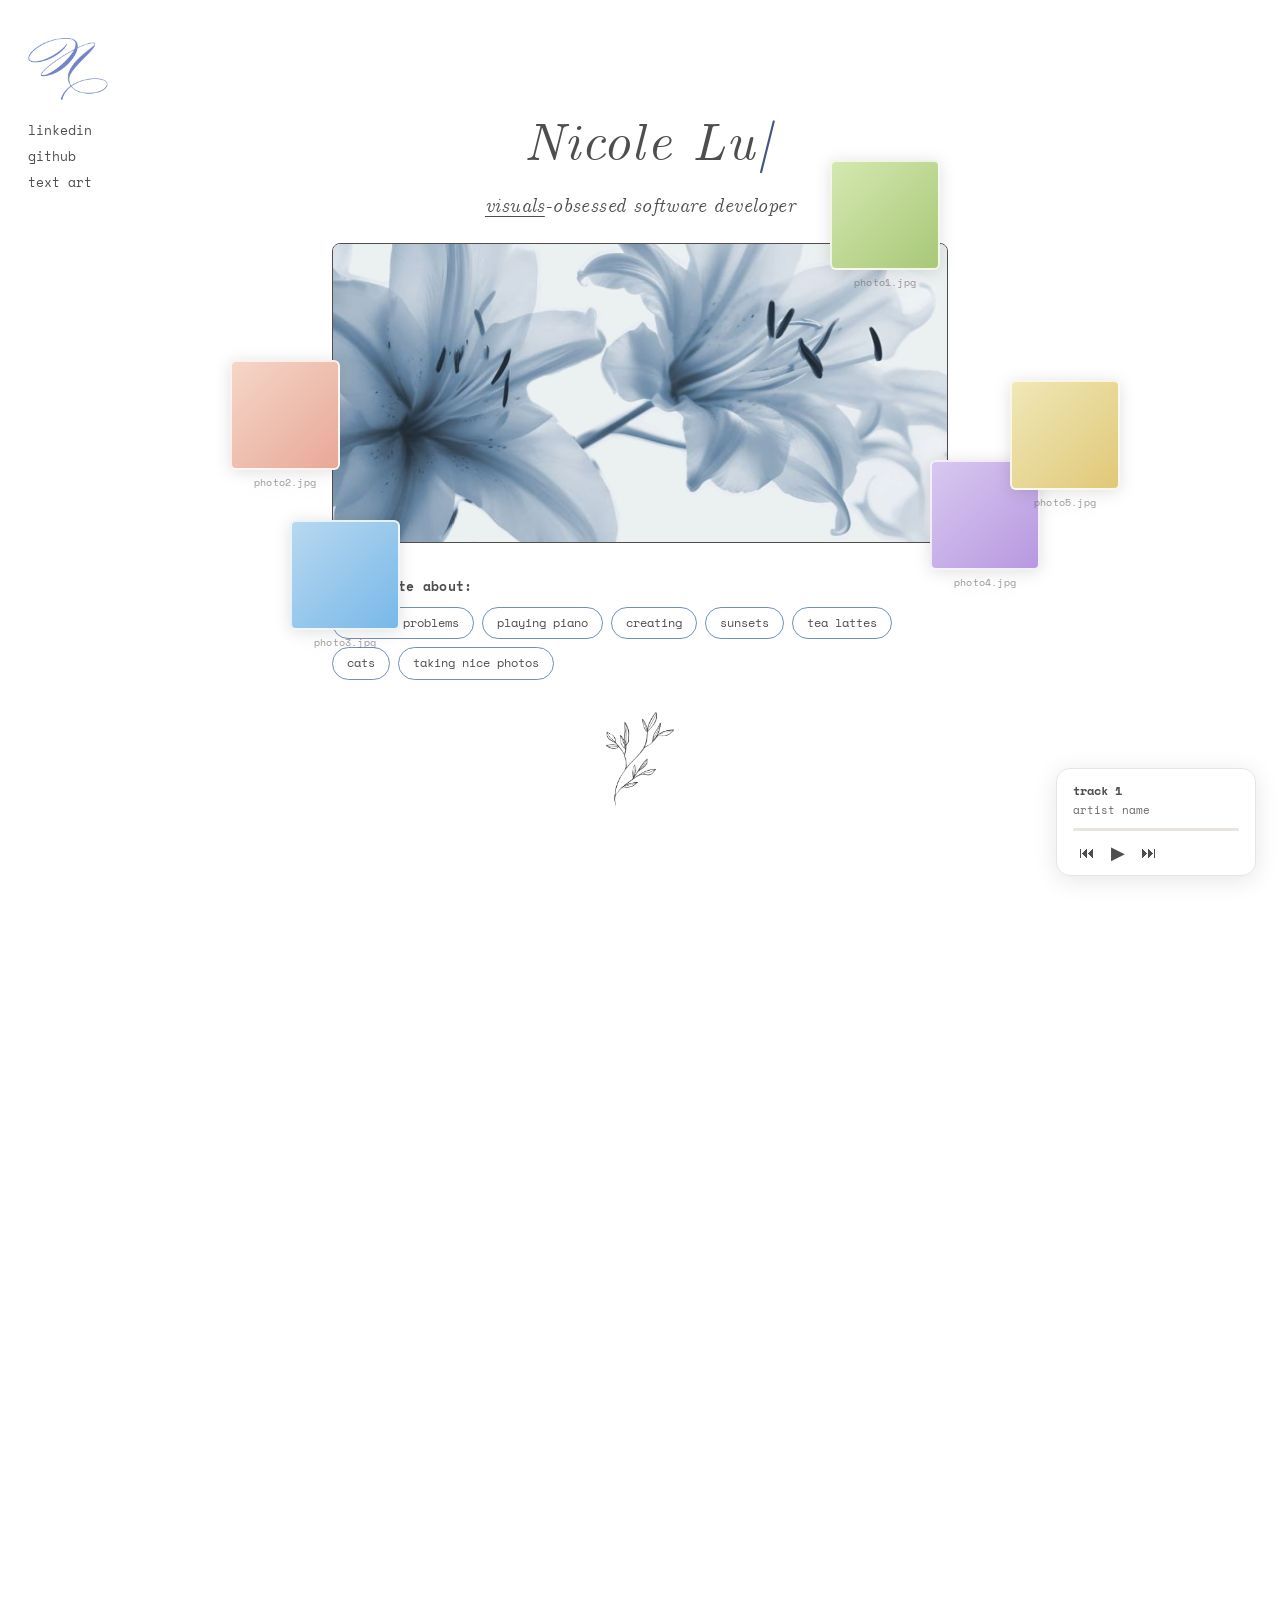
==== commit e5e98247: "1. updated website logo, 2. added cycling words to subheading, 3. added an img box to the main page" ====
--- a/index.html
+++ b/index.html
@@ -14,7 +14,7 @@
 
   <!-- Top-left nav -->
   <nav class="side-nav">
-    <div class="logo"><a href="index.html"><span>᯽ nl</span></a></div>
+    <div class="logo"><a href="index.html"><span><img src="photos/logo.png" alt="logo" class="logo-img" /></span></a></div>
     <ul>
       <li><a href="https://www.linkedin.com/in/nicole-lu-/" target="_blank">linkedin</a></li>
       <li><a href="https://github.com/nxcole18" target="_blank">github</a></li>
@@ -31,7 +31,10 @@
 
     <!-- Subtitle Sections -->
     <section class="currently fade-in">
-      <p class="section-label1">visuals-obsessed software developer</p>
+      <p class="section-label1"><span class="cycling-word" id="cycling-word">visuals</span>-obsessed software developer</p>
+      <div class="subtitle-image-box" aria-hidden="true">
+        <img src="photos/lilies.jpg" alt="lilies" />
+      </div>
     </section>
 
     <section class="inspired fade-in">
--- a/style.css
+++ b/style.css
@@ -4,9 +4,8 @@
   --text: #504d4d;
   --muted: #6f6969;
   --blue: #718fc6;
-  --blue-highlight: #718fc667;
-  --blue-mid: #718fc6;
-  --blue-dark: #48618e;
+  --blue-highlight: #89a9e480;
+  --blue-dark: #405783;
   --tag-bg: #fff;
   --tag-border: #ccc;
   --card-bg: #fafaf8;
@@ -131,6 +130,7 @@
 .cursor.done {
   animation: none;
   opacity: 0;
+  width: 0;
 }
  
 @keyframes blink {
@@ -150,6 +150,38 @@
   color: var(--text);
 }
 
+/* ── Cycling Word ──────────────────────────────────────────── */
+.cycling-word {
+  text-decoration: underline;
+  text-underline-offset: 4px;
+  text-decoration-thickness: 1px;
+  cursor: pointer;
+  transition: color 0.2s;
+}
+
+.cycling-word:hover {
+  color: var(--blue);
+}
+
+/* ── Subtitle Image Box ────────────────────────────────────── */
+.subtitle-image-box {
+  width: 100%;
+  height: 300px;
+  border: 1px solid var(--text);
+  border-radius: 8px;
+  margin-top: 20px;
+  pointer-events: none;
+  background: transparent;
+}
+
+.subtitle-image-box img {
+  width: 100%;
+  height: 100%;
+  object-fit: cover;
+  border-radius: 7px; /* 1px less than the box to avoid corner bleed */
+  display: block;
+}
+
 .section-label {
   font-weight: 700;
   font-size: 13px;
@@ -186,7 +218,7 @@
 }
 
 .tag {
-  border: 1px solid var(--tag-border);
+  border: 1px solid var(--blue);
   border-radius: 999px;
   padding: 5px 14px;
   font-size: 12px;
@@ -232,7 +264,8 @@
 }
 
 .projects-header {
-  font-size: 14px;
+  font-family: 'CMUSerifItalic', serif;
+  font-size: 15px;
   font-weight: 700;
   letter-spacing: 0.12em;
   color: var(--text);
@@ -269,29 +302,17 @@
   overflow: hidden;
 }
 
+
 .alpha-bg {
-  background: linear-gradient(135deg, #a8c8ff 0%, #3a7bd5 50%, #1a3faf 100%);
+  background: linear-gradient(135deg, #ebb7c2 0%, #ca91a3 60%, #824e5e 100%);
+}
+
+.gamma-bg {
+  background: linear-gradient(135deg, #a8c8ff 0%, #5b86c2 50%, #3a5194 100%);
 }
 
 .beta-bg {
-  background: linear-gradient(135deg, #4f8160 0%, #1a3a27 60%, #0f2318 100%);
-}
-
-.gamma-bg {
-  background: linear-gradient(135deg, #e9a7bd 0%, #cb829a 60%, #8f4d62 100%);
-}
-
-.ibm-badge {
-  position: absolute;
-  bottom: 12px;
-  right: 12px;
-  background: rgba(255,255,255,0.9);
-  color: #1a1a1a;
-  font-weight: 700;
-  font-size: 11px;
-  letter-spacing: 0.1em;
-  padding: 4px 10px;
-  border-radius: 6px;
+  background: linear-gradient(135deg, #4f8160 0%, #284e37 60%, #14271d 100%);
 }
 
 .project-info {
@@ -642,4 +663,11 @@
   height: 95px;
   opacity: 0.75;
 }
+ 
+/* ── Logo ──────────────────────────────────── */
+.logo-img {
+  display: block;
+  width: 80px;
+  height: 80px;
+}
  
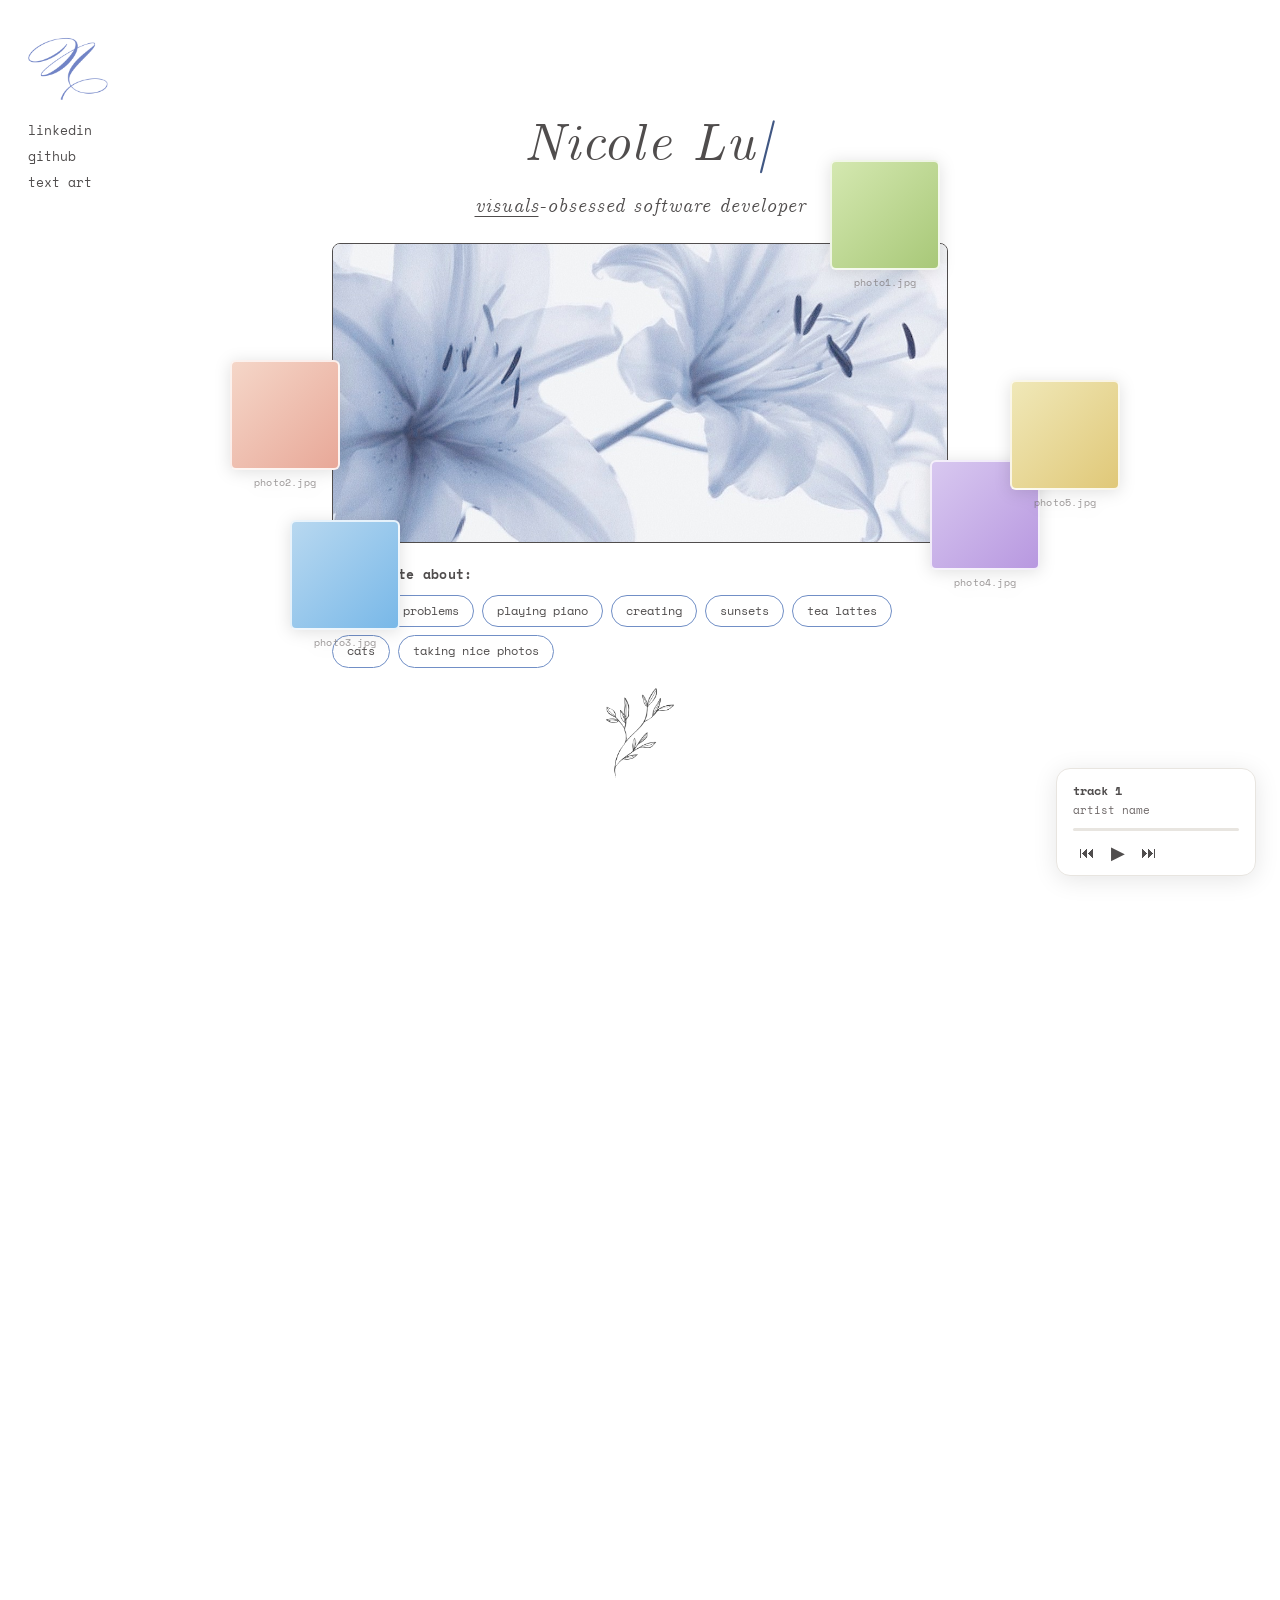
==== commit 2e0c1476: "spacing and image edits" ====
--- a/index.html
+++ b/index.html
@@ -4,7 +4,7 @@
   <meta charset="UTF-8" />
   <meta name="viewport" content="width=device-width, initial-scale=1.0" />
   <title>nicole's portfolio</title>
-  <link rel="icon" href="data:image/svg+xml,<svg xmlns='http://www.w3.org/2000/svg' viewBox='0 0 100 100'><text y='.9em' font-size='100'>᯽</text></svg>">
+  <link rel="icon" href="photos/leaf-line.png" type="image/png">
   <link rel="preconnect" href="https://fonts.googleapis.com" />
   <link rel="preconnect" href="https://fonts.gstatic.com" crossorigin />
   <link href="https://fonts.googleapis.com/css2?family=Space+Mono:ital,wght@0,400;0,700;1,400&display=swap" rel="stylesheet" />
@@ -30,14 +30,14 @@
 
 
     <!-- Subtitle Sections -->
-    <section class="currently fade-in">
-      <p class="section-label1"><span class="cycling-word" id="cycling-word">visuals</span>-obsessed software developer</p>
+    <section class="tagline fade-in">
+      <p class="tagline"><span class="cycling-word" id="cycling-word">visuals</span>-obsessed software developer</p>
       <div class="subtitle-image-box" aria-hidden="true">
         <img src="photos/lilies.jpg" alt="lilies" />
       </div>
     </section>
 
-    <section class="inspired fade-in">
+    <section class="passionate fade-in">
       <p class="section-label">passionate about:</p>
       <div class="tags">
         <span class="tag">solving problems</span>
--- a/style.css
+++ b/style.css
@@ -116,9 +116,6 @@
   color: var(--text);
 }
  
-/* Remove old highlight style (no longer used on index) */
-.nicole-highlight { background: none; }
- 
 .cursor {
   display: inline-block;
   color: var(--blue-dark);
@@ -138,14 +135,14 @@
   50%       { opacity: 0; }
 }
 
-/* ── Currently & Inspired By Sections ───────────────────────────────── */
-.section-label1 {
+/* ── Tagline and "Passionate About"  ───────────────────────────────── */
+.tagline {
   font-family: 'CMUSerifItalic', serif;
   text-align: center;
   font-weight: normal;
   font-size: 20px;
   font-style: italic;
-  letter-spacing: 0.02em;
+  letter-spacing: 0.05em;
   margin-bottom: 10px;
   color: var(--text);
 }
@@ -170,6 +167,7 @@
   border: 1px solid var(--text);
   border-radius: 8px;
   margin-top: 20px;
+  margin-bottom: 20px;
   pointer-events: none;
   background: transparent;
 }
@@ -265,9 +263,9 @@
 
 .projects-header {
   font-family: 'CMUSerifItalic', serif;
-  font-size: 15px;
+  font-size: 20px;
   font-weight: 700;
-  letter-spacing: 0.12em;
+  letter-spacing: 0.09em;
   color: var(--text);
   text-align: center;
   margin-bottom: 52px;
@@ -659,8 +657,9 @@
  
 .line-art-img {
   display: block;
+  margin-top: 20px;
   width: 100px;
-  height: 95px;
+  height: 90px;
   opacity: 0.75;
 }
  
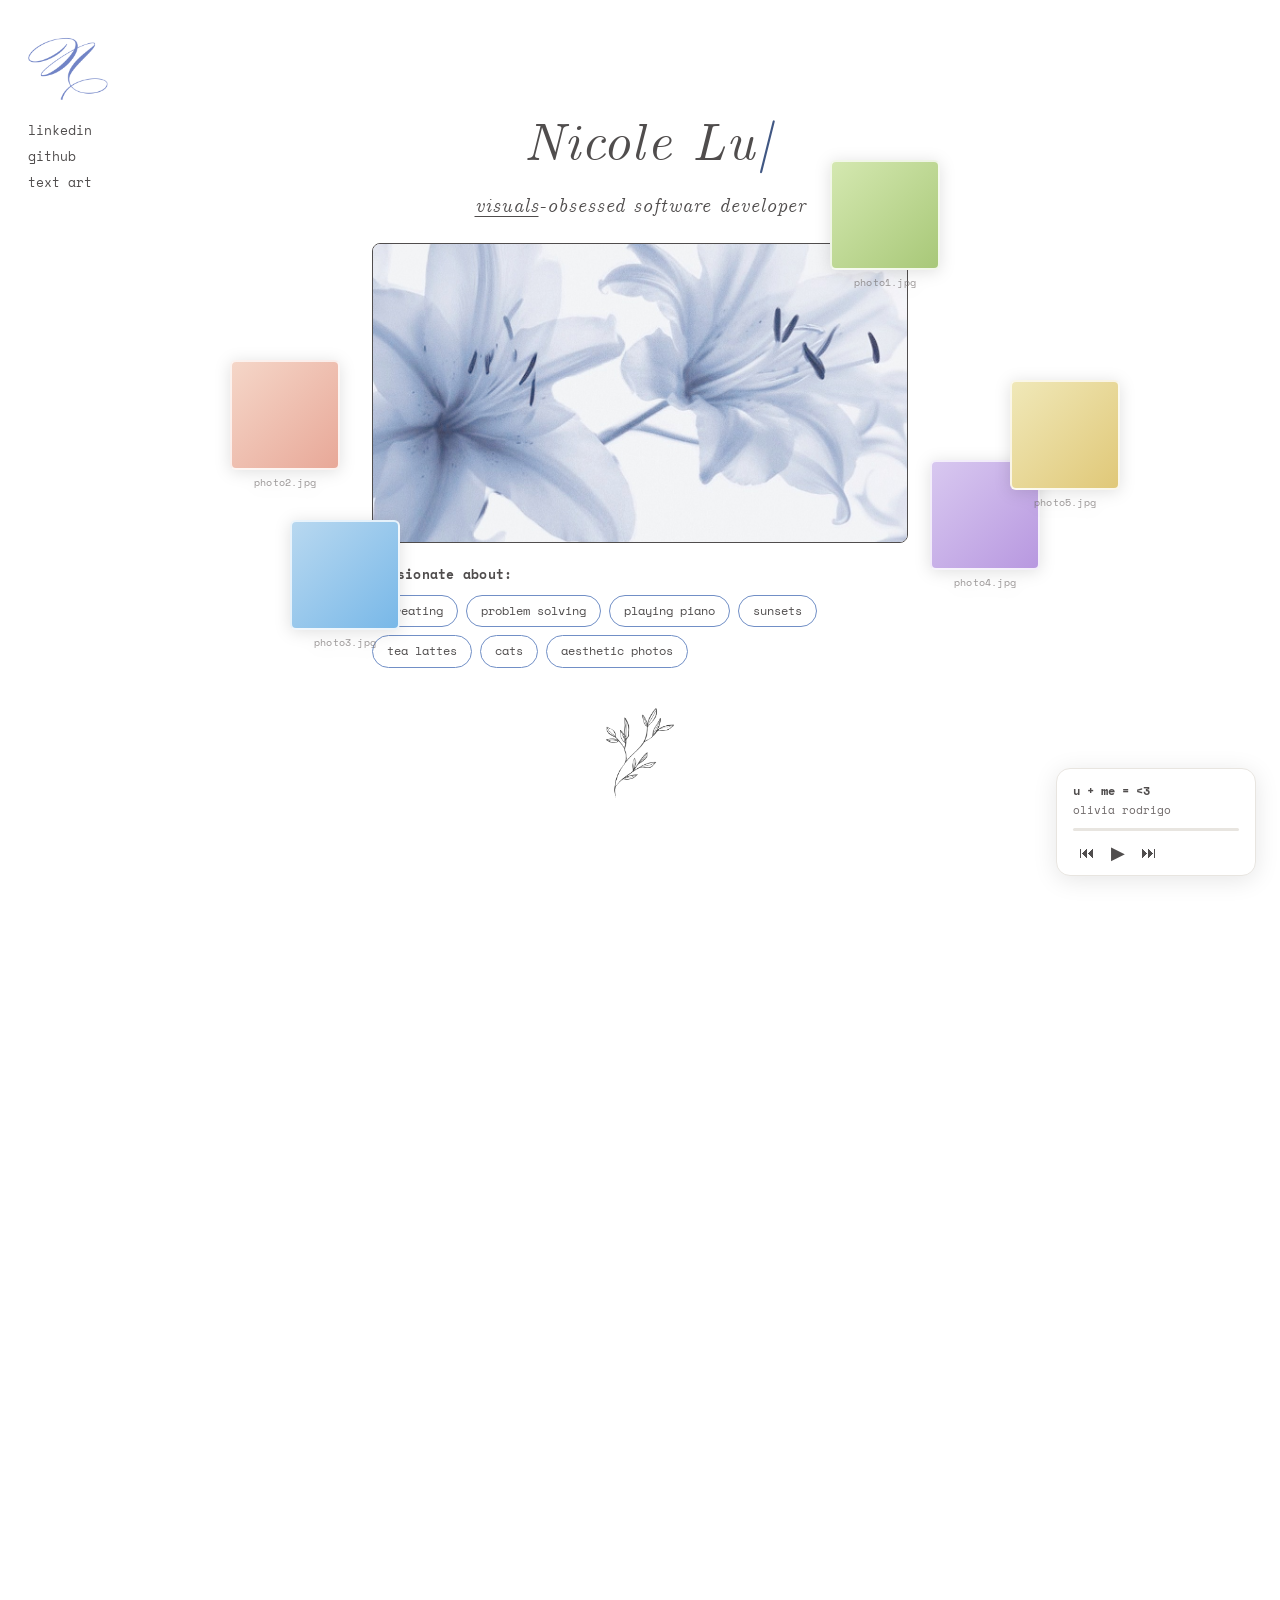
==== commit f21673ed: "hero section width changes" ====
--- a/index.html
+++ b/index.html
@@ -40,13 +40,13 @@
     <section class="passionate fade-in">
       <p class="section-label">passionate about:</p>
       <div class="tags">
-        <span class="tag">solving problems</span>
+        <span class="tag">creating</span>
+        <span class="tag">problem solving</span>
         <span class="tag">playing piano</span>
-        <span class="tag">creating</span>
         <span class="tag">sunsets</span>
         <span class="tag">tea lattes</span>
         <span class="tag">cats</span>
-        <span class="tag">taking nice photos</span>
+        <span class="tag">aesthetic photos</span>
       </div>
     </section>
 
--- a/style.css
+++ b/style.css
@@ -88,7 +88,7 @@
 
 /* ── Hero ──────────────────────────────────────────────── */
 .hero {
-  max-width: 680px;
+  max-width: 600px;
   margin: 0 auto;
   padding: 120px 32px 0px;
 }
@@ -651,7 +651,7 @@
   display: flex;
   justify-content: center;
   align-items: center;
-  padding: 0px 0 16px;
+  padding-top: 20px;
   background: var(--bg);
 }
  
